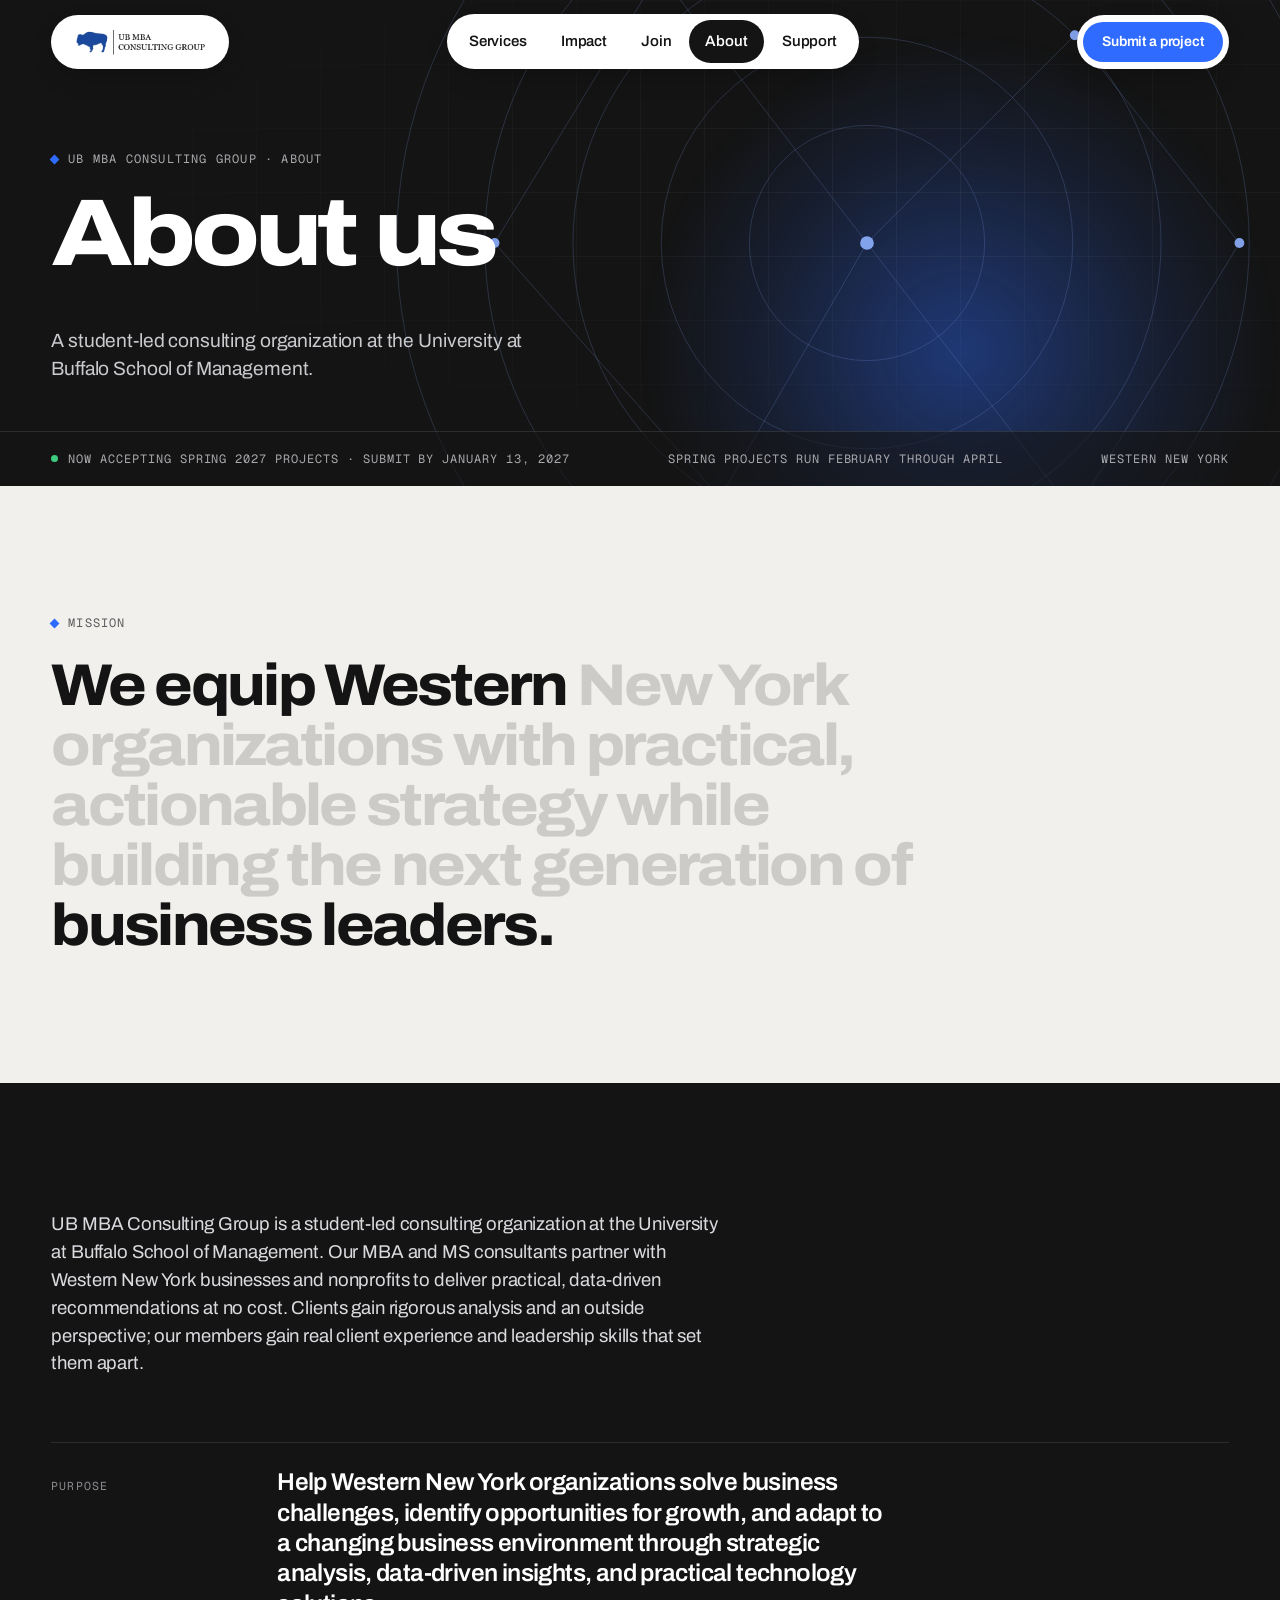
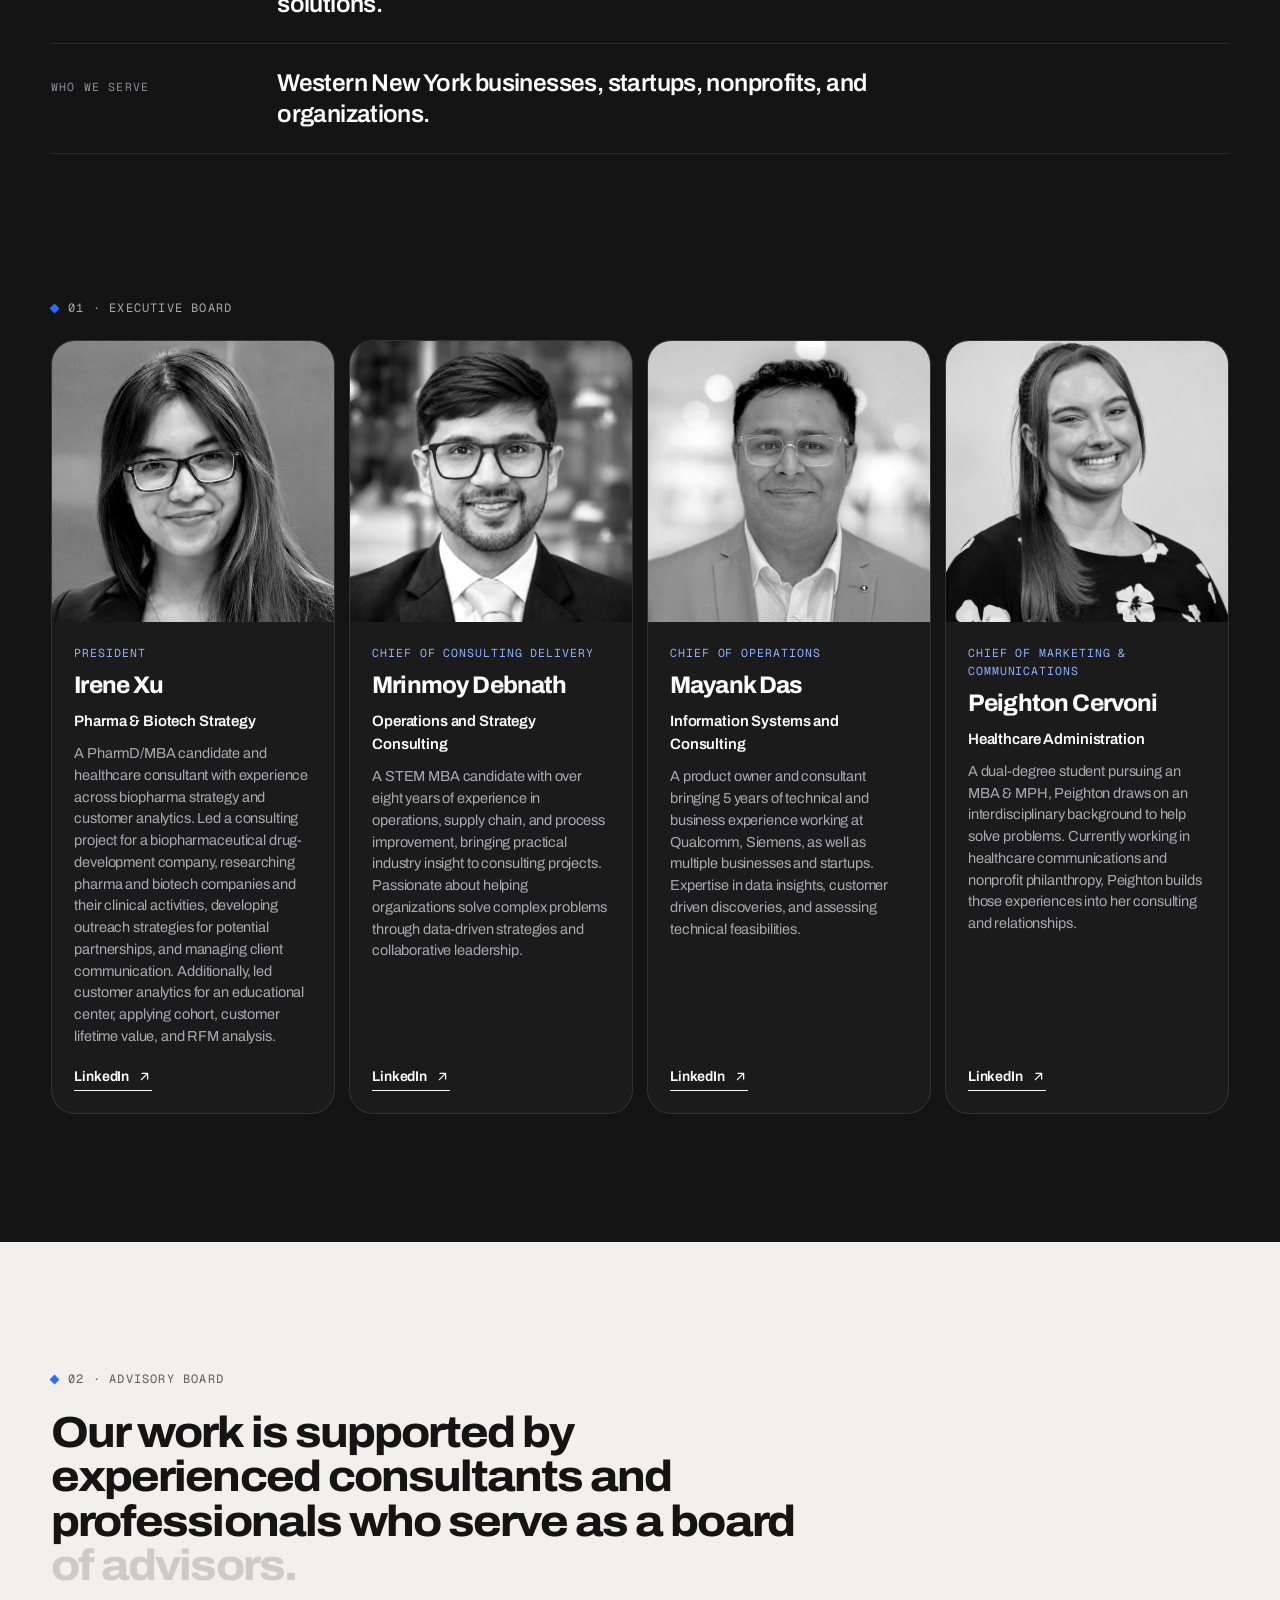
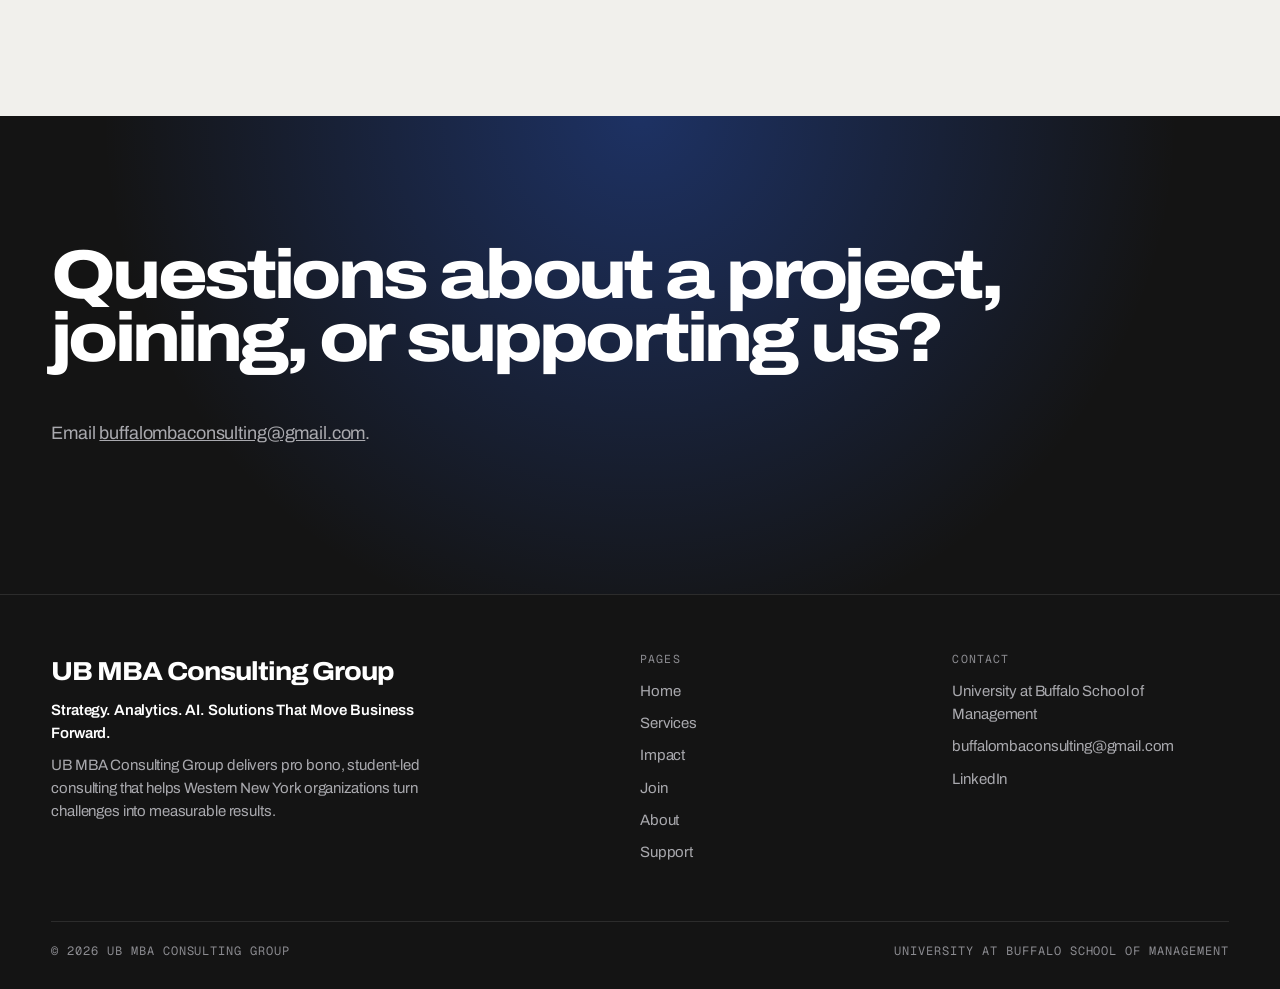
==== about.html @ ca20ad91 "Add project application form that emails the club New submit.html copies the questions from the curr" ====
<!DOCTYPE html>
<html lang="en">
<head>
<meta charset="utf-8">
<meta name="viewport" content="width=device-width, initial-scale=1, viewport-fit=cover">
<meta name="theme-color" content="#141414">
<title>About | UB MBA Consulting Group</title>
<meta name="description" content="UB MBA Consulting Group is a student-led consulting organization at the University at Buffalo School of Management.">
<link rel="icon" href="images/logo.png">
<link rel="preconnect" href="https://fonts.googleapis.com">
<link rel="preconnect" href="https://fonts.gstatic.com" crossorigin>
<link href="https://fonts.googleapis.com/css2?family=Archivo:wdth,wght@100..125,400..900&family=Geist+Mono:wght@400;500&display=swap" rel="stylesheet">
<link rel="stylesheet" href="styles.css">
<script>document.documentElement.classList.add("js");</script>
</head>
<body>
<a class="skip" href="#main">Skip to content</a>
<header class="nav">
  <div class="nav__bar">
    <!-- EDIT: logo file is images/logo.png -->
    <a class="nav__pill nav__logo" href="index.html"><img src="images/logo.png" alt="UB MBA Consulting Group" width="138" height="36"></a>
    <nav class="nav__pill nav__links" aria-label="Main"><a href="services.html">Services</a><a href="impact.html">Impact</a><a href="join.html">Join</a><a href="about.html" aria-current="page">About</a><a href="support.html">Support</a></nav>
    <div class="nav__pill nav__actions">
      <a class="btn btn--blue btn--sm" href="submit.html">Submit a project</a>
      <button class="nav__menu" aria-expanded="false" aria-controls="nav-sheet">Menu</button>
    </div>
  </div>
  <nav class="nav__sheet" id="nav-sheet" aria-label="Mobile"><a href="services.html">Services<span>01</span></a><a href="impact.html">Impact<span>02</span></a><a href="join.html">Join<span>03</span></a><a href="about.html" aria-current="page">About<span>04</span></a><a href="support.html">Support<span>05</span></a></nav>
</header>
<main id="main">
<section class="hero hero--page"><div class="hero__art"><div class="hero__glow"></div><div class="hero__grain"></div><svg class="hero__rings" viewBox="0 0 1000 1000" aria-hidden="true">
<circle cx="500" cy="500" r="120"/><circle cx="500" cy="500" r="210"/><circle cx="500" cy="500" r="300"/><circle cx="500" cy="500" r="390"/><circle cx="500" cy="500" r="480"/>
<path d="M500 500L712 288L880 500L712 776L500 500L288 224L120 500L350 760L500 500"/>
<circle class="node" cx="712" cy="288" r="5"/><circle class="node" cx="880" cy="500" r="5"/><circle class="node" cx="712" cy="776" r="5"/><circle class="node" cx="288" cy="224" r="5"/><circle class="node" cx="120" cy="500" r="5"/><circle class="node" cx="350" cy="760" r="5"/><circle class="node" cx="500" cy="500" r="7"/>
</svg></div>
<div class="wrap hero__inner">
  <p class="eyebrow" data-rise>UB MBA Consulting Group · About</p>
  <h1 class="hero__title" data-lines><span class="ln"><span>About us</span></span></h1>
  <div class="hero__foot"><p class="hero__lede" data-rise style="--i:1">A student-led consulting organization at the University at Buffalo School of Management.</p></div>
</div><div class="hero__ticker"><div class="wrap hero__ticker-row mono"><!-- EDIT: announcement -->
  <p><span class="dot"></span>Now accepting spring 2027 projects · Submit by January 13, 2027</p><p class="hide-sm">Spring projects run February through April</p><p class="hide-sm">Western New York</p>
</div></div></section>
<section class="pad on-paper statement"><div class="wrap">
  <p class="eyebrow">Mission</p>
  <p class="statement__text" data-hot="business leaders." style="max-width:24ch">We equip Western New York organizations with practical, actionable strategy while building the next generation of business leaders.</p>
</div></section>
<section class="pad on-ink"><div class="wrap">
  <p class="lede" data-rise style="max-width:62ch;color:#DADADF">UB MBA Consulting Group is a student-led consulting organization at the University at Buffalo School of Management. Our MBA and MS consultants partner with Western New York businesses and nonprofits to deliver practical, data-driven recommendations at no cost. Clients gain rigorous analysis and an outside perspective; our members gain real client experience and leadership skills that set them apart.</p>
  <dl class="facts" data-stagger>
    <div data-rise><dt>Purpose</dt><dd>Help Western New York organizations solve business challenges, identify opportunities for growth, and adapt to a changing business environment through strategic analysis, data-driven insights, and practical technology solutions.</dd></div>
    <div data-rise><dt>Who we serve</dt><dd>Western New York businesses, startups, nonprofits, and organizations.</dd></div>
  </dl>
</div></section>
<section class="pad on-ink" style="padding-top:0"><div class="wrap">
  <p class="eyebrow">01 · Executive board</p>
  <div class="team-grid" data-stagger><article class="member" data-pop><!-- EDIT: team member -->
  <div class="member__ph"><img src="images/irene-xu.jpg" alt="Portrait of Irene Xu" width="600" height="600"></div>
  <div class="member__b"><p class="role">President</p><h3>Irene Xu</h3><p class="focus">Pharma &amp; Biotech Strategy</p><p class="bio">A PharmD/MBA candidate and healthcare consultant with experience across biopharma strategy and customer analytics. Led a consulting project for a biopharmaceutical drug-development company, researching pharma and biotech companies and their clinical activities, developing outreach strategies for potential partnerships, and managing client communication. Additionally, led customer analytics for an educational center, applying cohort, customer lifetime value, and RFM analysis.</p>
  <a class="textlink" href="https://www.linkedin.com/in/irene-meiting-xu" target="_blank" rel="noopener">LinkedIn<svg viewBox="0 0 24 24" aria-hidden="true"><path d="M7 17L17 7M8 7h9v9"/></svg></a></div></article><article class="member" data-pop><!-- EDIT: team member -->
  <div class="member__ph"><img src="images/mrinmoy-debnath.jpg" alt="Portrait of Mrinmoy Debnath" width="600" height="600"></div>
  <div class="member__b"><p class="role">Chief of Consulting Delivery</p><h3>Mrinmoy Debnath</h3><p class="focus">Operations and Strategy Consulting</p><p class="bio">A STEM MBA candidate with over eight years of experience in operations, supply chain, and process improvement, bringing practical industry insight to consulting projects. Passionate about helping organizations solve complex problems through data-driven strategies and collaborative leadership.</p>
  <a class="textlink" href="https://www.linkedin.com/in/mrin-debnath" target="_blank" rel="noopener">LinkedIn<svg viewBox="0 0 24 24" aria-hidden="true"><path d="M7 17L17 7M8 7h9v9"/></svg></a></div></article><article class="member" data-pop><!-- EDIT: team member -->
  <div class="member__ph"><img src="images/mayank-das.jpg" alt="Portrait of Mayank Das" width="600" height="600"></div>
  <div class="member__b"><p class="role">Chief of Operations</p><h3>Mayank Das</h3><p class="focus">Information Systems and Consulting</p><p class="bio">A product owner and consultant bringing 5 years of technical and business experience working at Qualcomm, Siemens, as well as multiple businesses and startups. Expertise in data insights, customer driven discoveries, and assessing technical feasibilities.</p>
  <a class="textlink" href="https://www.linkedin.com/in/mayank-das" target="_blank" rel="noopener">LinkedIn<svg viewBox="0 0 24 24" aria-hidden="true"><path d="M7 17L17 7M8 7h9v9"/></svg></a></div></article><article class="member" data-pop><!-- EDIT: team member -->
  <div class="member__ph"><img src="images/peighton-cervoni.jpg" alt="Portrait of Peighton Cervoni" width="600" height="600"></div>
  <div class="member__b"><p class="role">Chief of Marketing &amp; Communications</p><h3>Peighton Cervoni</h3><p class="focus">Healthcare Administration</p><p class="bio">A dual-degree student pursuing an MBA &amp; MPH, Peighton draws on an interdisciplinary background to help solve problems. Currently working in healthcare communications and nonprofit philanthropy, Peighton builds those experiences into her consulting and relationships.</p>
  <a class="textlink" href="https://www.linkedin.com/in/peighton-cervoni" target="_blank" rel="noopener">LinkedIn<svg viewBox="0 0 24 24" aria-hidden="true"><path d="M7 17L17 7M8 7h9v9"/></svg></a></div></article></div>
</div></section>
<section class="pad on-paper"><div class="wrap">
  <p class="eyebrow">02 · Advisory Board</p>
  <p class="statement__text" style="max-width:26ch;font-size:clamp(26px,3.4vw,48px)">Our work is supported by experienced consultants and professionals who serve as a board of advisors.</p>
</div></section>
<section class="closer pad closer--long"><div class="wrap">
  <h2 class="closer__title" data-lines>Questions about a project, joining, or supporting us?</h2>
  <p data-rise>Email&nbsp;<a href="mailto:buffalombaconsulting@gmail.com">buffalombaconsulting@gmail.com</a>.</p>
  
  
</div></section>
</main>
<footer class="footer">
  <div class="wrap">
    <div class="footer__grid">
      <div>
        <p class="footer__name">UB MBA Consulting Group</p>
        <p class="footer__tag">Strategy. Analytics. AI. Solutions That Move Business Forward.</p>
        <p>UB MBA Consulting Group delivers pro bono, student-led consulting that helps Western New York organizations turn challenges into measurable results.</p>
      </div>
      <div>
        <h2>Pages</h2>
        <ul><li><a href="index.html">Home</a></li><li><a href="services.html">Services</a></li><li><a href="impact.html">Impact</a></li><li><a href="join.html">Join</a></li><li><a href="about.html">About</a></li><li><a href="support.html">Support</a></li></ul>
      </div>
      <div>
        <h2>Contact</h2>
        <ul><!-- EDIT: club email and LinkedIn -->
          <li>University at Buffalo School of Management</li>
          <li><a href="mailto:buffalombaconsulting@gmail.com">buffalombaconsulting@gmail.com</a></li>
          <li><a href="https://www.linkedin.com/company/ub-mba-consulting" target="_blank" rel="noopener">LinkedIn</a></li>
        </ul>
      </div>
    </div>
    <div class="footer__bottom mono"><p>© 2026 UB MBA Consulting Group</p><p>University at Buffalo School of Management</p></div>
  </div>
</footer>
<script src="script.js" defer></script>
</body>
</html>
---- styles.css ----
/* ==========================================================
   UB MBA Consulting Group: site v2 (bold dark and paper style)
   Sections: tokens, base, nav, buttons, hero, statement, bento,
   cards, rows, process, cases, quotes, band, team, cta, footer,
   placeholders, motion, responsive
   ========================================================== */

/* ---------- Tokens ---------- */
:root {
  --blue: #2F6BFF;
  --blue-600: #1F4FD6;
  --blue-300: #8FB0FF;
  --ink: #141414;
  --ink-2: #1B1B1B;
  --ink-3: #232323;
  --ink-4: #2E2E2E;
  --steel: #5C5C60;
  --ash: #8B8B90;
  --fog: #A9A9AE;
  --line-dark: rgba(255, 255, 255, .1);
  --line-light: rgba(20, 20, 20, .1);
  --paper: #F1F0EC;
  --paper-2: #E6E4DE;
  --white: #FFFFFF;
  --ok: #3CCB7F;
  --font: "Archivo", ui-sans-serif, system-ui, -apple-system, "Helvetica Neue", Arial, sans-serif;
  --mono: "Geist Mono", ui-monospace, "SF Mono", Menlo, Consolas, monospace;
  --gutter: clamp(20px, 4vw, 56px);
  --max: 1440px;
  --r-sm: 10px; --r-md: 16px; --r-lg: 24px; --r-xl: 32px;
  --ease: cubic-bezier(.22, 1, .36, 1);
  --ease-io: cubic-bezier(.65, 0, .35, 1);
  --nav-h: 68px;
}

/* ---------- Base ---------- */
*, *::before, *::after { box-sizing: border-box; }
html { scroll-behavior: smooth; -webkit-text-size-adjust: 100%; }
body { margin: 0; background: var(--ink); color: var(--white); font-family: var(--font); font-size: 17px; line-height: 1.55; letter-spacing: -.008em; -webkit-font-smoothing: antialiased; }
img, svg { display: block; max-width: 100%; }
a { color: inherit; }
p { margin: 0 0 1em; }
h1, h2, h3 { margin: 0; font-weight: 780; font-stretch: 112%; letter-spacing: -.045em; line-height: .95; text-wrap: balance; }
h3 { font-size: 21px; font-weight: 650; letter-spacing: -.02em; line-height: 1.15; font-stretch: 100%; }
ul, ol { margin: 0; padding: 0; list-style: none; }
:focus-visible { outline: 2px solid var(--blue); outline-offset: 3px; border-radius: 4px; }
.skip { position: absolute; left: -9999px; top: 0; background: var(--white); color: var(--ink); padding: 10px 16px; z-index: 200; border-radius: 0 0 var(--r-sm) 0; }
.skip:focus { left: 0; }
.wrap { width: 100%; max-width: var(--max); margin: 0 auto; padding: 0 var(--gutter); }
.mono { font-family: var(--mono); font-size: 12px; letter-spacing: .08em; text-transform: uppercase; }
[id] { scroll-margin-top: 110px; }

.eyebrow { display: flex; align-items: center; gap: 10px; font-family: var(--mono); font-size: 12px; letter-spacing: .1em; text-transform: uppercase; color: var(--fog); margin: 0 0 22px; }
.eyebrow::before { content: ""; width: 7px; height: 7px; background: var(--blue); flex: none; transform: rotate(45deg); }
.on-paper .eyebrow { color: var(--steel); }
.h1 { font-size: clamp(40px, 6.6vw, 96px); }
.h2 { font-size: clamp(30px, 4vw, 56px); letter-spacing: -.04em; line-height: 1; }
.lede { font-size: clamp(17px, 1.45vw, 21px); line-height: 1.5; color: var(--fog); max-width: 46ch; margin: 0; }
.on-paper .lede { color: var(--steel); }

.pad { padding: clamp(72px, 10vw, 150px) 0; }
.on-paper { background: var(--paper); color: var(--ink); }
.on-ink { background: var(--ink); color: var(--white); }
.section-head { display: grid; gap: 28px; margin-bottom: clamp(36px, 5vw, 72px); }
.section-head .lede { align-self: end; }

/* ---------- Nav (floating pills) ---------- */
.nav { position: fixed; top: 0; left: 0; right: 0; z-index: 100; padding: 14px var(--gutter) 0; pointer-events: none; transition: transform .45s var(--ease); }
.nav.is-hidden { transform: translateY(-120%); }
.nav__bar { max-width: calc(var(--max) - 2 * var(--gutter)); margin: 0 auto; display: flex; align-items: center; justify-content: space-between; gap: 12px; }
.nav__pill { pointer-events: auto; flex: none; background: #fff; color: var(--ink); border-radius: 999px; box-shadow: 0 1px 0 rgba(20,20,20,.06), 0 10px 30px -12px rgba(0,0,0,.35); backdrop-filter: blur(10px); display: flex; align-items: center; min-height: 54px; }
.nav__logo { padding: 8px 16px; }
.nav__logo img { height: 30px; width: auto; max-width: none; }
.nav__links { padding: 6px; gap: 2px; display: none; }
.nav__links a { display: block; padding: 10px 16px; border-radius: 999px; text-decoration: none; font-size: 15px; font-weight: 550; transition: background-color .2s var(--ease), color .2s; }
.nav__links a:hover { background: var(--paper); }
.nav__links a[aria-current] { background: var(--ink); color: var(--white); }
.nav__actions { padding: 6px; gap: 6px; }
.nav__menu { font: 600 14px var(--font); background: none; border: 0; padding: 10px 14px; border-radius: 999px; cursor: pointer; color: var(--ink); }
.nav__sheet { pointer-events: auto; position: absolute; left: var(--gutter); right: var(--gutter); top: 78px; background: var(--white); color: var(--ink); border-radius: var(--r-lg); padding: 10px; box-shadow: 0 30px 60px -20px rgba(0,0,0,.5); opacity: 0; visibility: hidden; transform: translateY(-8px) scale(.98); transform-origin: top right; transition: opacity .22s var(--ease), transform .22s var(--ease), visibility 0s linear .22s; }
.nav__sheet.open { opacity: 1; visibility: visible; transform: none; transition-delay: 0s; }
.nav__sheet a { display: flex; justify-content: space-between; padding: 16px 18px; border-radius: var(--r-md); text-decoration: none; font-size: 22px; font-weight: 700; letter-spacing: -.03em; }
.nav__sheet a:hover, .nav__sheet a[aria-current] { background: var(--paper); }
.nav__sheet a span { font-family: var(--mono); font-size: 11px; color: var(--ash); letter-spacing: .08em; align-self: center; font-weight: 400; }

/* ---------- Buttons ---------- */
.btn { display: inline-flex; align-items: center; gap: 10px; padding: 14px 22px; border-radius: 999px; font: 620 15.5px/1 var(--font); letter-spacing: -.01em; text-decoration: none; border: 1px solid transparent; cursor: pointer; transition: background-color .2s var(--ease), color .2s, border-color .2s, transform .15s var(--ease); white-space: nowrap; }
.btn:active { transform: scale(.97); }
.btn svg { width: 16px; height: 16px; fill: none; stroke: currentColor; stroke-width: 2; stroke-linecap: round; stroke-linejoin: round; transition: transform .3s var(--ease); }
.btn:hover svg { transform: translateX(4px); }
.btn--sm { padding: 12px 18px; font-size: 14px; }
.btn--lg { padding: 18px 26px; font-size: 16.5px; }
.btn--blue { background: var(--blue); color: var(--white); }
.btn--blue:hover { background: var(--blue-600); }
.btn--light { background: var(--white); color: var(--ink); }
.btn--light:hover { background: var(--paper-2); }
.btn--ink { background: var(--ink); color: var(--white); }
.btn--ink:hover { background: var(--ink-4); }
.btn--ghost { border-color: rgba(255,255,255,.28); color: var(--white); }
.btn--ghost:hover { border-color: var(--white); background: rgba(255,255,255,.06); }
.on-paper .btn--ghost { border-color: rgba(20,20,20,.25); color: var(--ink); }
.on-paper .btn--ghost:hover { border-color: var(--ink); background: rgba(20,20,20,.04); }
.btn-row { display: flex; flex-wrap: wrap; gap: 12px; }
.textlink { display: inline-flex; align-items: center; gap: 8px; font-weight: 620; text-decoration: none; border-bottom: 1px solid currentColor; padding-bottom: 3px; }
.textlink svg { width: 15px; height: 15px; fill: none; stroke: currentColor; stroke-width: 2; stroke-linecap: round; stroke-linejoin: round; transition: transform .3s var(--ease); }
.textlink:hover svg { transform: translate(3px, -3px); }

/* ---------- Hero ---------- */
.hero { position: relative; min-height: 100svh; display: flex; flex-direction: column; background: var(--ink); overflow: hidden; isolation: isolate; }
.hero--page { min-height: 0; }
.hero__art { position: absolute; inset: 0; z-index: -1; pointer-events: none; }
.hero__glow { position: absolute; right: -10%; top: -20%; width: 70vw; height: 70vw; max-width: 1100px; max-height: 1100px; background: radial-gradient(closest-side, rgba(47,107,255,.42), rgba(47,107,255,.12) 45%, transparent 70%); filter: blur(10px); }
.hero__rings { position: absolute; right: -6%; top: 50%; width: min(78vw, 980px); transform: translateY(-50%); opacity: .9; }
.hero__rings circle, .hero__rings path { fill: none; stroke: rgba(143,176,255,.22); stroke-width: 1; }
.hero__rings .node { fill: var(--blue-300); stroke: none; }
.hero__grain { position: absolute; inset: 0; opacity: .5; background-image: linear-gradient(var(--line-dark) 1px, transparent 1px), linear-gradient(90deg, var(--line-dark) 1px, transparent 1px); background-size: 64px 64px; mask-image: radial-gradient(ellipse at 70% 40%, #000 0%, transparent 70%); -webkit-mask-image: radial-gradient(ellipse at 70% 40%, #000 0%, transparent 70%); }
.hero__inner { flex: 1; display: flex; flex-direction: column; justify-content: flex-end; padding-top: 150px; padding-bottom: clamp(28px, 4vw, 48px); }
.hero__title { font-size: clamp(42px, 8.6vw, 148px); font-weight: 800; letter-spacing: -.055em; line-height: .9; font-stretch: 116%; margin-bottom: clamp(28px, 4vw, 56px); }
.hero--page .hero__title { font-size: clamp(42px, 7.4vw, 124px); }
.hero__title .hot { color: var(--blue); }
.ln { display: block; overflow: hidden; padding-bottom: .09em; margin-bottom: -.09em; }
.ln > span { display: block; }
.hero__foot { display: grid; gap: 28px; align-items: end; }
.hero__lede { font-size: clamp(17px, 1.5vw, 21px); line-height: 1.45; color: #C9C9CE; max-width: 44ch; margin: 0; }
.hero__ticker { border-top: 1px solid var(--line-dark); background: rgba(20,20,20,.6); }
.hero__ticker-row { display: flex; justify-content: space-between; gap: 20px; padding-top: 18px; padding-bottom: 18px; color: var(--fog); }
.hero__ticker-row > * { margin: 0; }
.dot { display: inline-block; width: 7px; height: 7px; border-radius: 50%; margin-right: 10px; background: var(--ok); vertical-align: 1px; }
.hide-sm { display: none; }

/* ---------- Statement (scroll filled text) ---------- */
.statement__text { font-size: clamp(30px, 4.6vw, 68px); font-weight: 760; letter-spacing: -.045em; line-height: 1.02; max-width: 20ch; font-stretch: 108%; margin: 0; }
.statement__text .w { opacity: .16; transition: opacity .35s linear, color .35s linear; }
.statement__text .w.lit { opacity: 1; }
.statement__text .w.hot.lit { color: var(--blue-600); }

/* ---------- Bento tiles ---------- */
.bento { display: grid; gap: 14px; margin-top: clamp(40px, 6vw, 90px); grid-template-columns: 1fr; }
.tile { position: relative; border-radius: var(--r-lg); padding: clamp(22px, 2.4vw, 34px); display: flex; flex-direction: column; justify-content: space-between; min-height: 240px; overflow: hidden; background: var(--white); color: var(--ink); box-shadow: 0 1px 0 rgba(20,20,20,.04), 0 24px 40px -30px rgba(20,20,20,.25); }
.tile .eyebrow { margin: 0; }
.tile--ink { background: var(--ink-2); color: var(--white); min-height: 420px; }
.tile--ink::after { content: ""; position: absolute; right: -20%; top: -30%; width: 80%; aspect-ratio: 1; background: radial-gradient(closest-side, rgba(47,107,255,.5), transparent 70%); pointer-events: none; }
.tile--ink::before { content: ""; position: absolute; inset: 0; background-image: linear-gradient(var(--line-dark) 1px, transparent 1px), linear-gradient(90deg, var(--line-dark) 1px, transparent 1px); background-size: 40px 40px; mask-image: radial-gradient(circle at 80% 10%, #000, transparent 60%); -webkit-mask-image: radial-gradient(circle at 80% 10%, #000, transparent 60%); }
.tile--ink .eyebrow, .tile--blue .eyebrow { color: rgba(255,255,255,.75); }
.tile--blue { background: var(--blue-600); color: var(--white); }
.tile--blue .eyebrow::before { background: var(--white); }
.tile--metal { background: linear-gradient(135deg, #f5f5f4 0%, #c9c9cc 28%, #ededee 48%, #b9b9bd 70%, #e8e8ea 100%); }
.tile__big { font-size: clamp(88px, 13vw, 210px); font-weight: 800; letter-spacing: -.06em; line-height: .82; font-stretch: 118%; font-variant-numeric: tabular-nums; position: relative; z-index: 1; margin: 24px 0 18px; }
.tile__big--sm { font-size: clamp(54px, 6vw, 92px); line-height: .9; margin: 22px 0 14px; }
.tile__unit { font-size: .36em; letter-spacing: -.03em; color: var(--steel); font-weight: 700; margin-left: .12em; }
.tile__copy { font-size: 15px; line-height: 1.45; max-width: 34ch; margin: 0; color: var(--steel); position: relative; z-index: 1; }
.tile--ink .tile__copy, .tile--blue .tile__copy { color: rgba(255,255,255,.82); }
.pills { display: flex; flex-wrap: wrap; gap: 8px; align-content: center; flex: 1; }
.pill { display: inline-flex; align-items: center; gap: 8px; padding: 9px 15px; border-radius: 999px; font-size: 15px; font-weight: 620; border: 1px solid rgba(20,20,20,.16); transition: transform .3s var(--ease); }
.pill::before { content: ""; width: 5px; height: 5px; background: currentColor; transform: rotate(45deg); }
.pill--ink { background: var(--ink); color: var(--white); border-color: var(--ink); }
.pill--blue { background: var(--blue-600); color: var(--white); border-color: var(--blue-600); }
.pill--steel { background: var(--paper-2); }
.pill:hover { transform: translateY(-2px); }

/* ---------- Capability cards (dark) ---------- */
.card-grid { display: grid; gap: 14px; grid-template-columns: 1fr; }
.card { position: relative; border: 1px solid var(--line-dark); border-radius: var(--r-lg); background: var(--ink-2); padding: 24px; min-height: 280px; display: flex; flex-direction: column; overflow: hidden; transition: border-color .3s var(--ease), background-color .3s var(--ease), transform .4s var(--ease); }
.card::before { content: ""; position: absolute; inset: 0; background: radial-gradient(340px circle at var(--mx, 50%) var(--my, 0%), rgba(47,107,255,.2), transparent 65%); opacity: 0; transition: opacity .3s; pointer-events: none; }
.card:hover::before { opacity: 1; }
.card:hover { border-color: rgba(255,255,255,.26); }
.card__no { font-family: var(--mono); font-size: 12px; color: var(--ash); letter-spacing: .08em; }
.card__go { position: absolute; top: 18px; right: 18px; width: 36px; height: 36px; border-radius: 50%; border: 1px solid rgba(255,255,255,.22); display: grid; place-items: center; transition: background-color .3s var(--ease), border-color .3s, transform .4s var(--ease); }
.card__go svg { width: 14px; height: 14px; fill: none; stroke: currentColor; stroke-width: 2; stroke-linecap: round; stroke-linejoin: round; }
.card:hover .card__go { background: var(--blue); border-color: var(--blue); transform: rotate(45deg); }
.card__ic { margin: 26px 0 auto; }
.card__ic svg { width: 40px; height: 40px; fill: none; stroke: var(--blue-300); stroke-width: 1.5; stroke-linecap: round; stroke-linejoin: round; }
.card h3 { margin: 40px 0 10px; }
.card h3 a { text-decoration: none; }
.card h3 a::after { content: ""; position: absolute; inset: 0; }
.card p { font-size: 15px; line-height: 1.45; color: var(--fog); margin: 0; }
.card ul { font-size: 15px; color: var(--fog); display: grid; gap: 7px; }
.card ul li { padding-left: 16px; position: relative; }
.card ul li::before { content: ""; position: absolute; left: 0; top: .62em; width: 5px; height: 5px; background: var(--blue); transform: rotate(45deg); }
.card:target { border-color: var(--blue); box-shadow: 0 0 0 4px rgba(47,107,255,.2); }
.card--cta { background: var(--blue-600); border-color: var(--blue-600); min-height: 0; gap: 20px; }
.card--cta::before { display: none; }
.card--cta h3 { margin: 0; font-size: clamp(26px, 3vw, 40px); font-weight: 760; letter-spacing: -.04em; font-stretch: 110%; }
.card--cta p { color: rgba(255,255,255,.9); font-size: 17px; max-width: 52ch; }
.card--light { background: var(--white); border-color: var(--line-light); color: var(--ink); }
.card--light p, .card--light ul { color: var(--steel); }
.card--light .card__ic svg { stroke: var(--blue-600); }
.card--light::before { background: radial-gradient(340px circle at var(--mx, 50%) var(--my, 0%), rgba(47,107,255,.1), transparent 65%); }
.card--light:hover { border-color: rgba(20,20,20,.3); }
.card--plain { min-height: 0; }
.card--plain h3 { margin-top: 28px; }

/* ---------- Rows (numbered list) ---------- */
.rows { border-top: 1px solid var(--line-light); }
.on-ink .rows { border-color: var(--line-dark); }
.row { display: grid; grid-template-columns: 44px 1fr; gap: 6px 16px; padding: 26px 0; border-bottom: 1px solid var(--line-light); position: relative; transition: padding .4s var(--ease); }
.on-ink .row { border-color: var(--line-dark); }
.row::after { content: ""; position: absolute; left: 0; bottom: -1px; height: 1px; width: 100%; background: var(--blue); transform: scaleX(0); transform-origin: left; transition: transform .6s var(--ease); }
.row:hover::after { transform: scaleX(1); }
.row__no { font-family: var(--mono); font-size: 12px; color: var(--ash); letter-spacing: .08em; padding-top: 8px; }
.row h3 { font-size: clamp(22px, 2.4vw, 34px); font-weight: 720; letter-spacing: -.035em; font-stretch: 108%; }
.row p { grid-column: 2; margin: 0; color: var(--steel); font-size: 16px; max-width: 56ch; }
.on-ink .row p { color: var(--fog); }

/* ---------- Process (sticky steps + diagram) ---------- */
.proc__grid { display: grid; gap: 40px; }
.proc__steps { margin-top: 28px; }
.proc .h1 { font-size: clamp(34px, 4.4vw, 66px); }
.proc .note { margin-top: 20px; }
.pstep { display: grid; grid-template-columns: 44px 1fr; gap: 0 12px; width: 100%; text-align: left; background: none; border: 0; padding: 14px 0; cursor: pointer; font: inherit; color: inherit; }
.pstep__no { font-family: var(--mono); font-size: 12px; letter-spacing: .08em; color: var(--ash); padding-top: 7px; transition: color .3s; }
.pstep__t { font-size: clamp(21px, 2vw, 27px); font-weight: 700; letter-spacing: -.03em; color: var(--ash); transition: color .3s var(--ease); }
.pstep__d { grid-column: 2; display: grid; grid-template-rows: 0fr; transition: grid-template-rows .5s var(--ease); }
.pstep__d > p { overflow: hidden; margin: 0; color: var(--steel); font-size: 16px; max-width: 46ch; opacity: 0; transition: opacity .4s var(--ease); }
.pstep.on .pstep__no { color: var(--blue-600); }
.pstep.on .pstep__t { color: var(--ink); }
.pstep.on .pstep__d { grid-template-rows: 1fr; }
.pstep.on .pstep__d > p { opacity: 1; padding-top: 8px; }
.pstep.done .pstep__t { color: var(--steel); }
.on-ink .pstep.on .pstep__t { color: var(--white); }
.on-ink .pstep.done .pstep__t { color: var(--fog); }
.on-ink .pstep__d > p { color: var(--fog); }
.on-ink .pstep.on .pstep__no { color: var(--blue-300); }
.dia { background: var(--ink-2); color: var(--white); border-radius: var(--r-xl); padding: 22px; box-shadow: 0 50px 80px -40px rgba(20,20,20,.55); display: none; }
.on-ink .dia { background: var(--ink-3); border: 1px solid var(--line-dark); }
.dia__head, .dia__foot { display: flex; justify-content: space-between; color: var(--fog); }
.dia__head > *, .dia__foot > * { margin: 0; }
.dia__stage { position: relative; margin: 18px 0; aspect-ratio: 16 / 10; border-radius: var(--r-sm); background-image: linear-gradient(var(--line-dark) 1px, transparent 1px), linear-gradient(90deg, var(--line-dark) 1px, transparent 1px); background-size: 32px 32px; display: flex; align-items: center; }
.dia__track { position: absolute; left: 0; right: 0; top: 50%; height: 34%; transform: translateY(-50%); background: linear-gradient(180deg, #6d6d72, #8f8f94 45%, #5f5f64); opacity: .5; }
.dia__fill { position: absolute; left: 0; top: 50%; height: 34%; width: 100%; transform: translateY(-50%) scaleX(.1); transform-origin: left; background: linear-gradient(180deg, #2F6BFF, #5B8CFF 45%, #1F4FD6); transition: transform .8s var(--ease); }
.dia__stations { position: relative; display: grid; grid-template-columns: repeat(var(--n, 5), 1fr); gap: 2.2%; width: 100%; padding: 0 5%; height: 62%; }
.st { position: relative; border: 1px dashed rgba(255,255,255,.22); border-radius: 8px; transition: border-color .4s var(--ease), background-color .4s; }
.st span { position: absolute; top: -26px; left: 0; right: 0; text-align: center; font-family: var(--mono); font-size: 11px; letter-spacing: .08em; color: var(--ash); transition: color .3s; }
.st::after { content: ""; position: absolute; left: 50%; top: 50%; width: 12px; height: 12px; margin: -6px; border-radius: 50%; background: var(--ink-2); border: 2px solid rgba(255,255,255,.5); transition: transform .5s var(--ease), background-color .3s, border-color .3s; }
.st.done::after { background: var(--white); border-color: var(--white); }
.st.on { border: 1.5px solid var(--white); background: rgba(255,255,255,.06); }
.st.on span { color: var(--white); }
.st.on::after { transform: scale(1.5); background: var(--white); border-color: var(--white); }
.dia__status { color: var(--white); }
.dia__status .dot { background: var(--blue); }

/* ---------- Cases and quotes ---------- */
.case { border-radius: var(--r-lg); border: 1px solid var(--line-dark); background: var(--ink-2); padding: clamp(24px, 3vw, 40px); display: flex; flex-direction: column; gap: 22px; transition: border-color .3s var(--ease); }
.case:hover { border-color: rgba(255,255,255,.26); }
.case h3 { font-size: clamp(26px, 3vw, 42px); font-weight: 760; letter-spacing: -.04em; font-stretch: 110%; line-height: 1; }
.case dl { margin: 0; display: grid; gap: 16px; }
.case dt { font-family: var(--mono); font-size: 11px; letter-spacing: .1em; text-transform: uppercase; color: var(--ash); margin-bottom: 4px; }
.case dd { margin: 0; color: #DADADF; font-size: 16px; }
.case blockquote { margin: 6px 0 0; padding-top: 22px; border-top: 1px solid var(--line-dark); }
.case blockquote p { color: #DADADF; font-size: 16px; line-height: 1.55; }
.case blockquote footer, .quote footer { font-family: var(--mono); font-size: 11.5px; letter-spacing: .06em; text-transform: uppercase; color: var(--ash); line-height: 1.5; }
.quote { margin: 0; border-radius: var(--r-lg); padding: clamp(26px, 3vw, 44px); background: var(--white); color: var(--ink); display: flex; flex-direction: column; justify-content: space-between; gap: 40px; min-height: 300px; box-shadow: 0 24px 40px -30px rgba(20,20,20,.25); }
.quote p { font-size: clamp(24px, 2.6vw, 38px); font-weight: 720; letter-spacing: -.04em; line-height: 1.05; margin: 0; font-stretch: 106%; }
.quote footer { color: var(--steel); }
.quote--ink { background: var(--ink-2); color: var(--white); }
.quote--ink footer { color: var(--fog); }

/* ---------- Blue band ---------- */
.band { background: var(--blue-600); color: var(--white); position: relative; overflow: hidden; }
.band::before { content: ""; position: absolute; inset: 0; background-image: linear-gradient(rgba(255,255,255,.1) 1px, transparent 1px), linear-gradient(90deg, rgba(255,255,255,.1) 1px, transparent 1px); background-size: 64px 64px; mask-image: linear-gradient(100deg, transparent 30%, #000); -webkit-mask-image: linear-gradient(100deg, transparent 30%, #000); }
.band .wrap { position: relative; }
.band .eyebrow { color: rgba(255,255,255,.8); }
.band .eyebrow::before { background: var(--white); }
.band__grid { display: grid; gap: 32px; }
.band p { font-size: clamp(17px, 1.5vw, 21px); color: rgba(255,255,255,.92); max-width: 46ch; }
.band .rows, .band .row { border-color: rgba(255,255,255,.25); }
.band .row p, .band .row__no { color: rgba(255,255,255,.85); }
.band .row::after { background: var(--white); }
.band .fine { font-size: 15px; max-width: 70ch; margin-top: 36px; color: rgba(255,255,255,.88); }
.checks { display: grid; gap: 12px; font-size: 17px; }
.checks li { padding-left: 22px; position: relative; }
.checks li::before { content: ""; position: absolute; left: 2px; top: .58em; width: 6px; height: 6px; background: var(--blue-600); transform: rotate(45deg); }
.band .checks li::before { background: var(--white); }

/* ---------- Team ---------- */
.team-grid { display: grid; gap: 14px; grid-template-columns: 1fr; }
.member { border-radius: var(--r-lg); background: var(--ink-2); border: 1px solid var(--line-dark); overflow: hidden; display: flex; flex-direction: column; transition: border-color .3s var(--ease); }
.member:hover { border-color: rgba(255,255,255,.26); }
.member__ph { overflow: hidden; aspect-ratio: 1; background: var(--ink-3); }
.member__ph img { width: 100%; height: 100%; object-fit: cover; filter: grayscale(1) contrast(1.05); transition: filter .6s var(--ease), transform .8s var(--ease); }
.member:hover .member__ph img { filter: none; transform: scale(1.04); }
.member__b { padding: 22px; display: flex; flex-direction: column; gap: 10px; flex: 1; }
.member h3 { font-size: 24px; font-weight: 740; letter-spacing: -.035em; }
.member .role { font-family: var(--mono); font-size: 11.5px; letter-spacing: .08em; text-transform: uppercase; color: var(--blue-300); margin: 0; }
.member .focus { font-size: 15px; font-weight: 600; margin: 0; }
.member .bio { font-size: 14.5px; line-height: 1.5; color: var(--fog); margin: 0 0 auto; }
.member .textlink { align-self: flex-start; font-size: 14px; margin-top: 8px; }

/* ---------- Closing CTA and footer ---------- */
.closer { background: var(--ink); text-align: left; position: relative; overflow: hidden; }
.closer::before { content: ""; position: absolute; left: 50%; bottom: -60%; width: 120vw; height: 120vw; max-width: 1600px; max-height: 1600px; transform: translateX(-50%); background: radial-gradient(closest-side, rgba(47,107,255,.34), transparent 70%); pointer-events: none; }
.closer .wrap { position: relative; }
.closer__title { font-size: clamp(44px, 9vw, 156px); font-weight: 800; letter-spacing: -.055em; line-height: .9; font-stretch: 116%; max-width: 12ch; margin-bottom: clamp(32px, 4vw, 56px); }
.closer--long .closer__title { font-size: clamp(34px, 5.4vw, 88px); max-width: 20ch; }
.closer p { color: var(--fog); max-width: 52ch; font-size: 18px; }
.closer__links { margin-top: 28px; display: flex; flex-wrap: wrap; gap: 22px; font-size: 15px; }
.footer { background: var(--ink); border-top: 1px solid var(--line-dark); padding: 56px 0 28px; color: var(--fog); font-size: 15px; }
.footer a { text-decoration: none; }
.footer a:hover { color: var(--white); }
.footer__grid { display: grid; gap: 36px; }
.footer__name { color: var(--white); font-size: 26px; font-weight: 760; letter-spacing: -.04em; font-stretch: 110%; margin-bottom: 10px; }
.footer__tag { color: var(--white); font-weight: 600; margin-bottom: 10px; }
.footer__grid p { max-width: 44ch; margin-bottom: 8px; }
.footer h2 { font: 400 11.5px var(--mono); letter-spacing: .1em; text-transform: uppercase; color: var(--ash); margin-bottom: 14px; }
.footer li { margin-bottom: 9px; }
.footer__bottom { margin-top: 48px; padding-top: 20px; border-top: 1px solid var(--line-dark); display: flex; flex-wrap: wrap; gap: 12px; justify-content: space-between; color: var(--ash); }
.footer__bottom p { margin: 0; }

/* ---------- Misc ---------- */
.two { display: grid; gap: 14px; }
.panel { background: var(--white); border-radius: var(--r-lg); padding: clamp(24px, 3vw, 40px); box-shadow: 0 24px 40px -30px rgba(20,20,20,.25); }
.panel h3 { font-size: clamp(22px, 2.2vw, 30px); font-weight: 740; letter-spacing: -.035em; margin-bottom: 22px; }
.note { font-size: 15px; color: var(--steel); max-width: 70ch; margin: 32px 0 0; }
.on-ink .note { color: var(--fog); }
.facts { display: grid; gap: 0; border-top: 1px solid var(--line-dark); margin-top: clamp(36px, 5vw, 64px); }
.facts > div { display: grid; grid-template-columns: 1fr; gap: 6px; padding: 24px 0; border-bottom: 1px solid var(--line-dark); }
.facts dt { font-family: var(--mono); font-size: 11.5px; letter-spacing: .1em; text-transform: uppercase; color: var(--ash); }
.facts dd { margin: 0; font-size: clamp(19px, 1.9vw, 26px); font-weight: 600; letter-spacing: -.025em; line-height: 1.25; max-width: 44ch; }
.ph { display: inline-block; background: #FFF4A8; color: #4a3c00; border: 1px dashed #8a6d00; border-radius: 6px; padding: 3px 9px; font: 500 12px/1.4 var(--mono); letter-spacing: 0; text-transform: none; }
.ph--box { display: grid; place-items: center; text-align: center; min-height: 110px; padding: 16px; border-radius: var(--r-md); }
.ph--wide { min-height: 260px; margin-top: 40px; border-radius: var(--r-lg); }
a.is-ph { outline: 2px dashed #FFD84D; outline-offset: 3px; }
.logo-row { display: grid; gap: 12px; margin-top: 18px; }
.mt-l { margin-top: clamp(28px, 4vw, 48px); }

/* ---------- Motion (skipped for reduced motion; hidden states only when JS is on) ---------- */
@media (prefers-reduced-motion: no-preference) {
  .js .ln > span { transform: translateY(108%); transition: transform 1.1s var(--ease); }
  .js .is-in .ln > span, .js .ln.is-in > span { transform: none; }
  .js .ln:nth-child(2) > span { transition-delay: .09s; }
  .js .ln:nth-child(3) > span { transition-delay: .18s; }
  .js [data-rise] { opacity: 0; transform: translateY(22px); transition: opacity .9s var(--ease), transform .9s var(--ease); transition-delay: calc(var(--i, 0) * 70ms); }
  .js [data-rise].is-in { opacity: 1; transform: none; }
  .js [data-pop] { opacity: 0; transform: translateY(26px) scale(.965); transition: opacity .9s var(--ease), transform 1s var(--ease); transition-delay: calc(var(--i, 0) * 80ms); }
  .js [data-pop].is-in { opacity: 1; transform: none; }
  .js .hero [data-rise] { transition-delay: calc(.35s + var(--i, 0) * 90ms); }
  @keyframes drift { to { transform: translateY(-50%) rotate(360deg); } }
  .hero__rings { animation: drift 160s linear infinite; }
  @keyframes breathe { 50% { opacity: .65; transform: scale(1.06); } }
  .hero__glow { animation: breathe 14s ease-in-out infinite; }
}
@media (prefers-reduced-motion: reduce) {
  html { scroll-behavior: auto; }
  *, *::before, *::after { transition-duration: .01ms !important; animation: none !important; }
  .statement__text .w { opacity: 1; }
}

/* ---------- Responsive ---------- */
@media (max-width: 420px) { .nav__actions .btn { padding: 11px 13px; font-size: 13px; } .nav__menu { padding: 10px 10px; } .nav__logo { padding: 8px 12px; } .nav__logo img { height: 26px; } }
@media (min-width: 700px) {
  .nav__logo img { height: 36px; }
  .nav__logo { padding: 8px 20px; }
  .hide-sm { display: block; }
  .section-head--row { grid-template-columns: 1.5fr 1fr; align-items: end; }
  .hero__foot { grid-template-columns: 1fr auto; }
  .bento { grid-template-columns: repeat(6, 1fr); }
  .bento__a { grid-column: span 6; }
  .bento__b, .bento__c { grid-column: span 3; }
  .bento__d, .bento__e, .bento__f { grid-column: span 2; }
  .card-grid { grid-template-columns: repeat(2, 1fr); }
  .card-grid--3 { grid-template-columns: repeat(3, 1fr); }
  .card--cta { grid-column: 1 / -1; flex-direction: row; align-items: center; justify-content: space-between; }
  .two { grid-template-columns: 1fr 1fr; }
  .team-grid { grid-template-columns: repeat(2, 1fr); }
  .band__grid { grid-template-columns: 1fr 1fr; gap: 64px; align-items: start; }
  .row { grid-template-columns: 64px 1fr 1.1fr; align-items: baseline; }
  .row p { grid-column: 3; }
  .row:hover { padding-left: 14px; }
  .facts > div { grid-template-columns: 220px 1fr; align-items: baseline; }
  .logo-row { grid-template-columns: repeat(3, 1fr); }
  .footer__grid { grid-template-columns: 2fr 1fr 1fr; }
}
@media (min-width: 1000px) {
  .nav__links { display: flex; }
  .nav__menu { display: none; }
  .nav__sheet { display: none; }
  .bento__a { grid-column: span 4; grid-row: span 2; }
  .bento__b, .bento__c { grid-column: span 2; }
  .card-grid { grid-template-columns: repeat(4, 1fr); }
  .card-grid--3 { grid-template-columns: repeat(3, 1fr); }
  .card-grid--2 { grid-template-columns: repeat(2, 1fr); }
  .team-grid { grid-template-columns: repeat(4, 1fr); }
  .proc__grid { grid-template-columns: 1fr 1.15fr; gap: 72px; align-items: center; }
  .dia { display: block; }
  .js .proc--pin { height: calc(100vh + var(--steps, 5) * 46vh); padding: 0; }
  .js .proc--pin .proc__sticky { position: sticky; top: 0; height: 100vh; display: flex; align-items: center; }
}
@media (max-width: 999px) {
  .pstep { cursor: default; }
  .pstep .pstep__t { color: inherit; }
  .pstep .pstep__d { grid-template-rows: 1fr; }
  .pstep .pstep__d > p { opacity: 1; padding-top: 6px; }
  .pstep .pstep__no { color: var(--blue-600); }
}
@media (min-width: 1000px) and (max-height: 780px) { .proc .h1 { font-size: clamp(28px, 3.3vw, 46px); } .pstep { padding: 10px 0; } }

/* ---------- Project application form (submit.html) ---------- */
.rfp-wrap { display: grid; gap: 28px; align-items: start; }
.rfp-aside p:not(.eyebrow) { color: var(--steel); font-size: 16px; max-width: 34ch; }
.rfp-aside a { color: var(--ink); }
.rfp-panel { padding: clamp(24px, 3.4vw, 48px); }
.rfp fieldset { border: 0; margin: 0; padding: 0; min-width: 0; }
.rfp legend { padding: 0; margin-bottom: 26px; font-size: clamp(24px, 2.4vw, 32px); font-weight: 740; letter-spacing: -.035em; font-stretch: 108%; color: var(--ink); }
.rfp-progress { display: flex; gap: 10px; margin: 0 0 30px; }
.rfp-progress li { flex: 1; border-top: 2px solid var(--paper-2); padding-top: 10px; color: var(--ash); transition: border-color .4s var(--ease), color .3s; }
.rfp-progress li.on { border-top-color: var(--blue); color: var(--ink); }
.rfp:not(.is-js) .rfp-progress, .rfp:not(.is-js) [data-next], .rfp:not(.is-js) [data-back] { display: none; }
.field { margin-bottom: 22px; }
.field label { display: block; font-size: 15.5px; font-weight: 600; color: var(--ink); line-height: 1.4; margin-bottom: 8px; }
.field .req { color: var(--blue-600); }
.field input, .field textarea { width: 100%; font: 400 16px/1.5 var(--font); color: var(--ink); background: var(--paper); border: 1px solid transparent; border-radius: var(--r-sm); padding: 14px 16px; transition: border-color .2s var(--ease), background-color .2s, box-shadow .2s; }
.field textarea { resize: vertical; min-height: 130px; }
.field input:hover, .field textarea:hover { border-color: rgba(20,20,20,.18); }
.field input:focus, .field textarea:focus { outline: none; background: var(--white); border-color: var(--blue); box-shadow: 0 0 0 4px rgba(47,107,255,.16); }
.field input:user-invalid, .field textarea:user-invalid { border-color: #C4312A; }
.rfp .btn-row { margin-top: 6px; }
.rfp button.btn[disabled] { opacity: .6; cursor: progress; }
.rfp-status { margin: 18px 0 0; color: #A3241D; font-size: 15px; }
.rfp-status:empty { display: none; }
.hp { position: absolute; left: -9999px; width: 1px; height: 1px; overflow: hidden; }
.rfp-done:focus { outline: none; }
.rfp-done .h2 { color: var(--ink); margin-bottom: 18px; }
.rfp-done p:not(.eyebrow) { color: var(--steel); max-width: 56ch; }
.rfp-done a:not(.btn) { color: var(--ink); }
@media (min-width: 1000px) { .rfp-wrap { grid-template-columns: 1fr 2fr; gap: 56px; } .rfp-aside { position: sticky; top: 110px; } }
@media (prefers-reduced-motion: no-preference) {
  .rfp.is-js .rfp-step:not([hidden]), .rfp-done:not([hidden]) { animation: rfp-in .5s var(--ease); }
  @keyframes rfp-in { from { opacity: 0; transform: translateY(10px); } to { opacity: 1; transform: none; } }
}
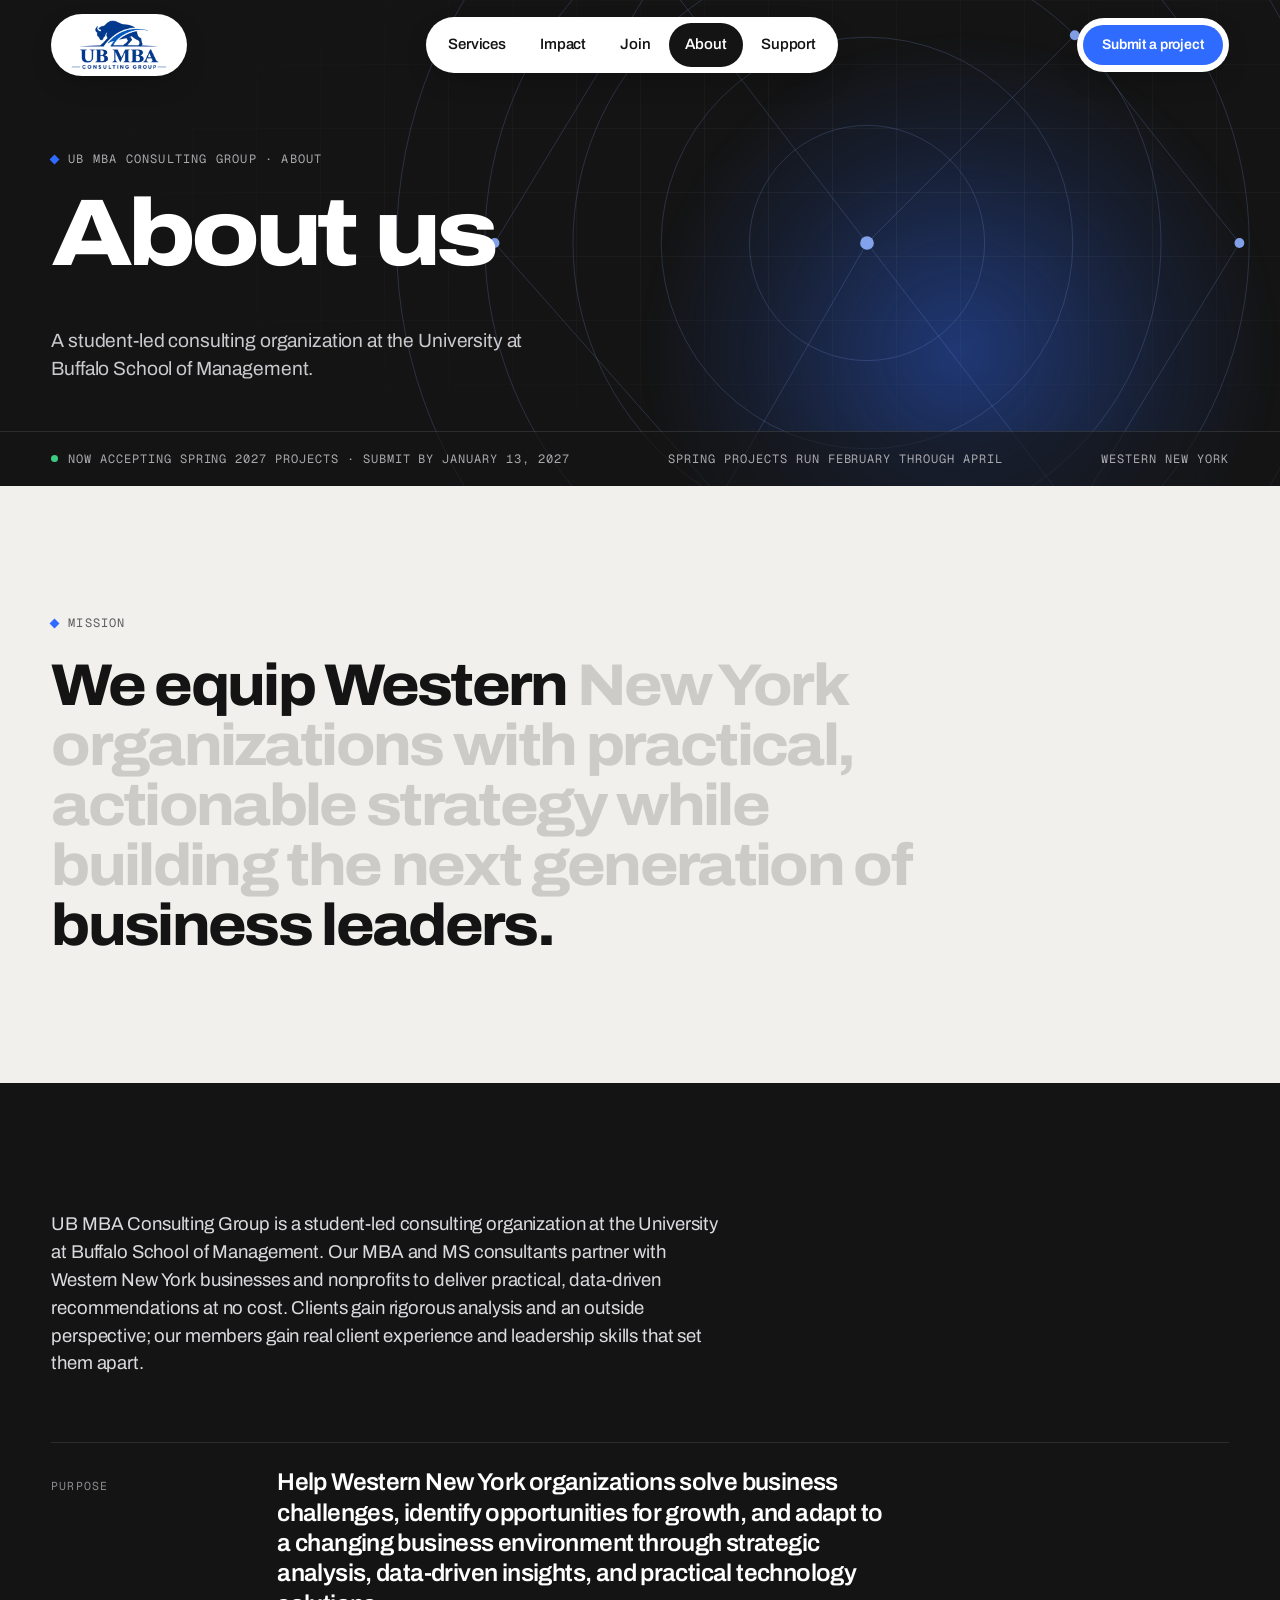
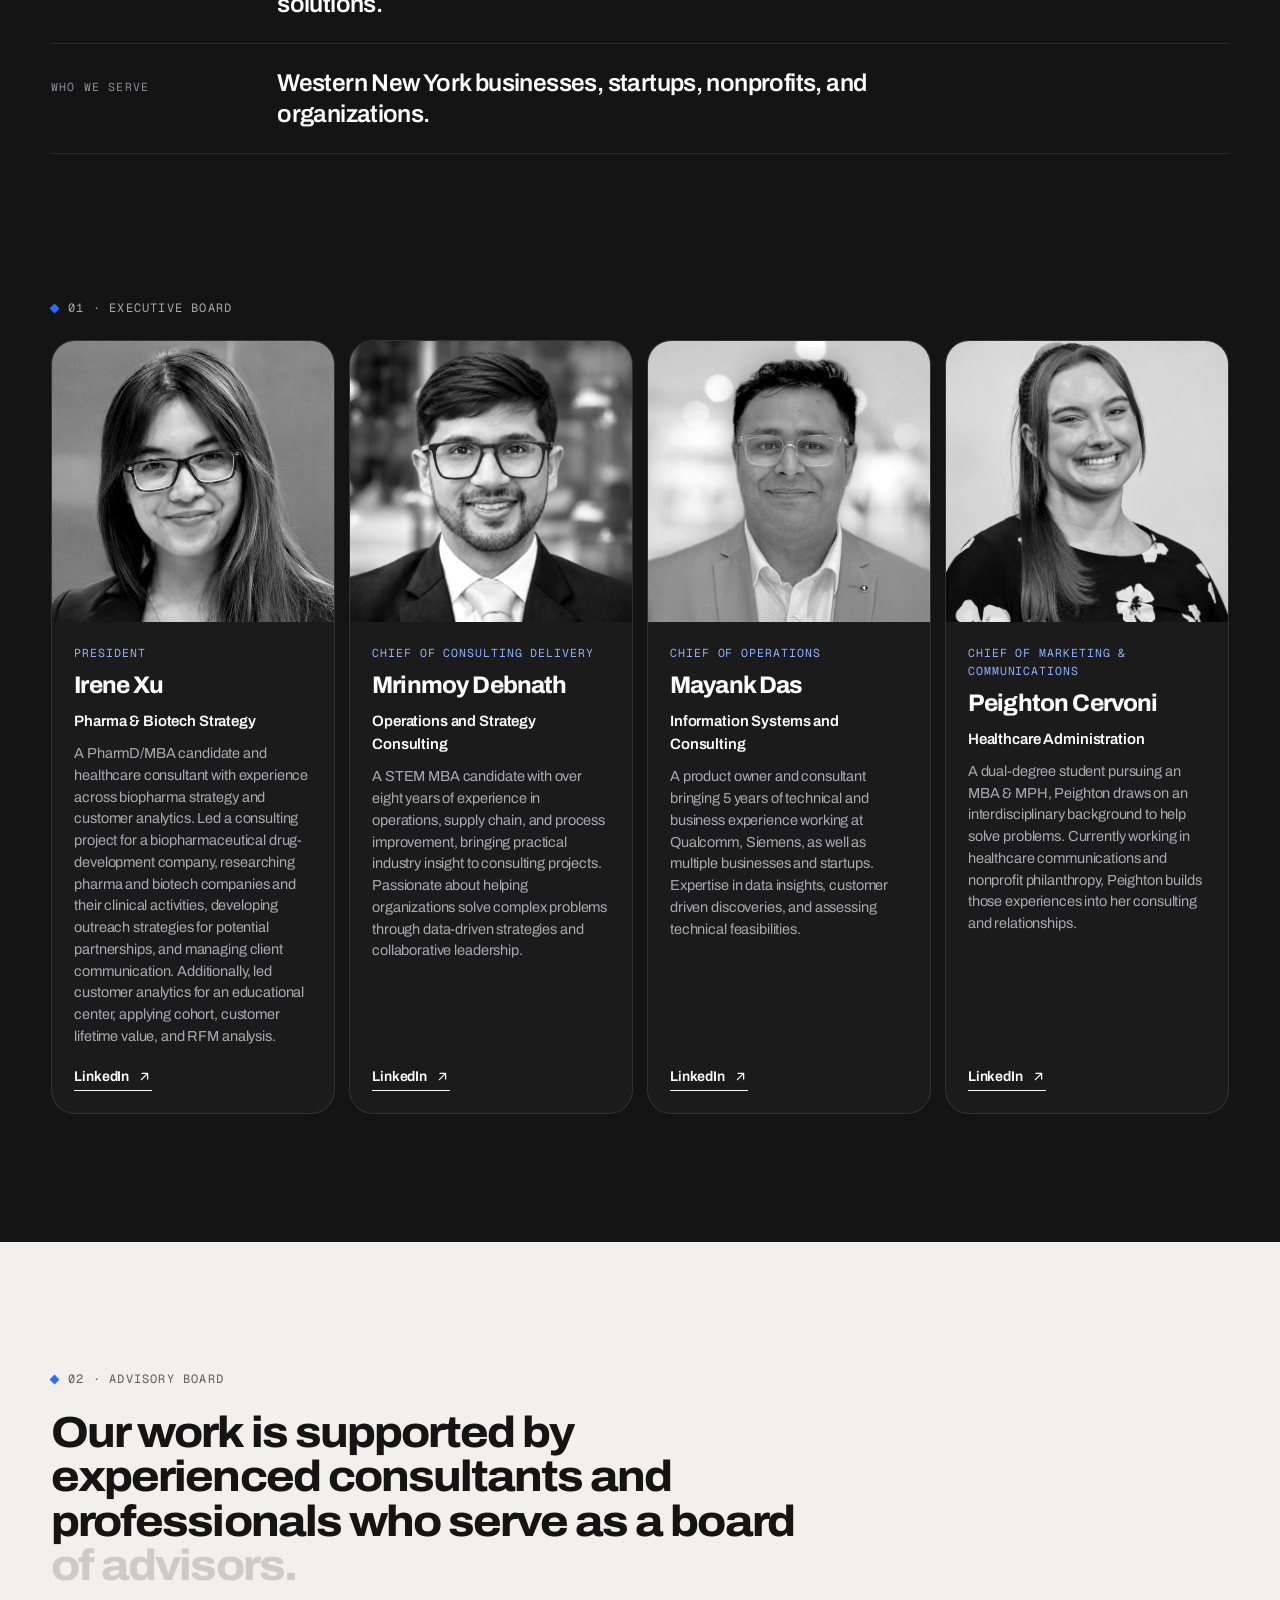
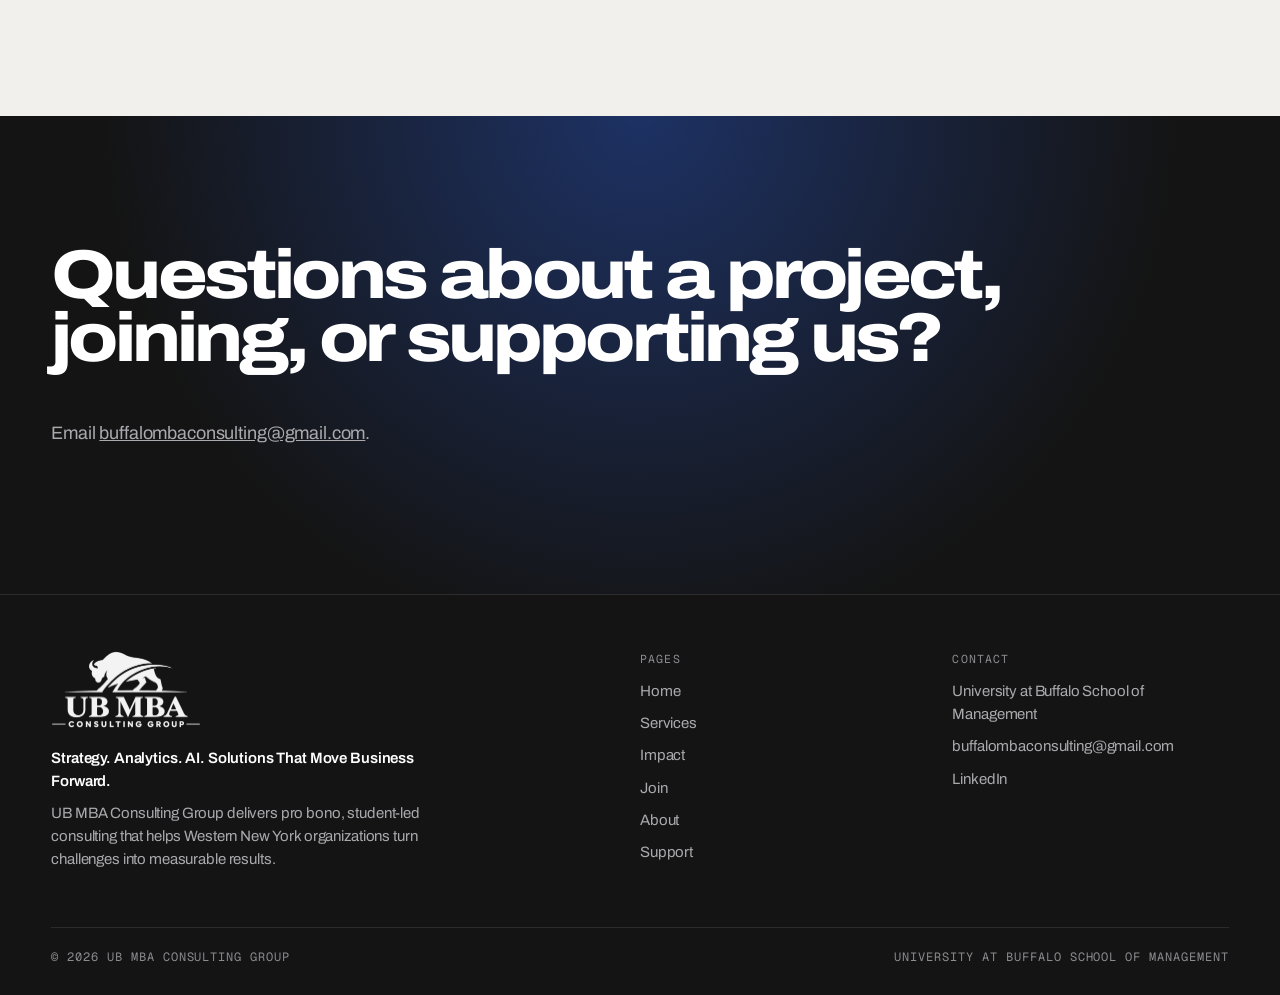
==== commit db67c09c: "New club logo and Rich Products client logo Header uses the new stacked logo, the footer a white ver" ====
--- a/about.html
+++ b/about.html
@@ -6,11 +6,12 @@
 <meta name="theme-color" content="#141414">
 <title>About | UB MBA Consulting Group</title>
 <meta name="description" content="UB MBA Consulting Group is a student-led consulting organization at the University at Buffalo School of Management.">
-<link rel="icon" href="images/logo.png">
+<link rel="icon" href="images/favicon.png">
+<link rel="apple-touch-icon" href="images/favicon.png">
 <link rel="preconnect" href="https://fonts.googleapis.com">
 <link rel="preconnect" href="https://fonts.gstatic.com" crossorigin>
 <link href="https://fonts.googleapis.com/css2?family=Archivo:wdth,wght@100..125,400..900&family=Geist+Mono:wght@400;500&display=swap" rel="stylesheet">
-<link rel="stylesheet" href="styles.css">
+<link rel="stylesheet" href="styles.css?v=4">
 <script>document.documentElement.classList.add("js");</script>
 </head>
 <body>
@@ -18,7 +19,7 @@
 <header class="nav">
   <div class="nav__bar">
     <!-- EDIT: logo file is images/logo.png -->
-    <a class="nav__pill nav__logo" href="index.html"><img src="images/logo.png" alt="UB MBA Consulting Group" width="138" height="36"></a>
+    <a class="nav__pill nav__logo" href="index.html"><img src="images/logo.png" alt="UB MBA Consulting Group" width="600" height="313"></a>
     <nav class="nav__pill nav__links" aria-label="Main"><a href="services.html">Services</a><a href="impact.html">Impact</a><a href="join.html">Join</a><a href="about.html" aria-current="page">About</a><a href="support.html">Support</a></nav>
     <div class="nav__pill nav__actions">
       <a class="btn btn--blue btn--sm" href="submit.html">Submit a project</a>
@@ -82,7 +83,7 @@
   <div class="wrap">
     <div class="footer__grid">
       <div>
-        <p class="footer__name">UB MBA Consulting Group</p>
+        <img class="footer__logo" src="images/logo-white.png" alt="UB MBA Consulting Group" width="600" height="313">
         <p class="footer__tag">Strategy. Analytics. AI. Solutions That Move Business Forward.</p>
         <p>UB MBA Consulting Group delivers pro bono, student-led consulting that helps Western New York organizations turn challenges into measurable results.</p>
       </div>
@@ -102,6 +103,6 @@
     <div class="footer__bottom mono"><p>© 2026 UB MBA Consulting Group</p><p>University at Buffalo School of Management</p></div>
   </div>
 </footer>
-<script src="script.js" defer></script>
+<script src="script.js?v=4" defer></script>
 </body>
 </html>
--- a/styles.css
+++ b/styles.css
@@ -395,35 +395,58 @@
 @media (min-width: 1000px) and (max-height: 780px) { .proc .h1 { font-size: clamp(28px, 3.3vw, 46px); } .pstep { padding: 10px 0; } }
 
 /* ---------- Project application form (submit.html) ---------- */
-.rfp-wrap { display: grid; gap: 28px; align-items: start; }
-.rfp-aside p:not(.eyebrow) { color: var(--steel); font-size: 16px; max-width: 34ch; }
-.rfp-aside a { color: var(--ink); }
-.rfp-panel { padding: clamp(24px, 3.4vw, 48px); }
+.rfp-wrap { display: grid; gap: 32px; align-items: start; }
+.rfp-facts { margin: 0 0 26px; border-top: 1px solid var(--line-light); }
+.rfp-facts > div { display: grid; gap: 2px; padding: 16px 0; border-bottom: 1px solid var(--line-light); }
+.rfp-facts dt { font-family: var(--mono); font-size: 11px; letter-spacing: .1em; text-transform: uppercase; color: var(--ash); }
+.rfp-facts dd { margin: 0; font-size: 17px; font-weight: 620; letter-spacing: -.015em; color: var(--ink); }
+.rfp-help { color: var(--steel); font-size: 15px; max-width: 32ch; }
+.rfp-help a { color: var(--ink); }
+.rfp-panel { padding: clamp(24px, 3.6vw, 52px); scroll-margin-top: 100px; }
+.rfp { scroll-margin-top: 110px; }
 .rfp fieldset { border: 0; margin: 0; padding: 0; min-width: 0; }
-.rfp legend { padding: 0; margin-bottom: 26px; font-size: clamp(24px, 2.4vw, 32px); font-weight: 740; letter-spacing: -.035em; font-stretch: 108%; color: var(--ink); }
-.rfp-progress { display: flex; gap: 10px; margin: 0 0 30px; }
-.rfp-progress li { flex: 1; border-top: 2px solid var(--paper-2); padding-top: 10px; color: var(--ash); transition: border-color .4s var(--ease), color .3s; }
-.rfp-progress li.on { border-top-color: var(--blue); color: var(--ink); }
-.rfp:not(.is-js) .rfp-progress, .rfp:not(.is-js) [data-next], .rfp:not(.is-js) [data-back] { display: none; }
-.field { margin-bottom: 22px; }
-.field label { display: block; font-size: 15.5px; font-weight: 600; color: var(--ink); line-height: 1.4; margin-bottom: 8px; }
-.field .req { color: var(--blue-600); }
-.field input, .field textarea { width: 100%; font: 400 16px/1.5 var(--font); color: var(--ink); background: var(--paper); border: 1px solid transparent; border-radius: var(--r-sm); padding: 14px 16px; transition: border-color .2s var(--ease), background-color .2s, box-shadow .2s; }
-.field textarea { resize: vertical; min-height: 130px; }
-.field input:hover, .field textarea:hover { border-color: rgba(20,20,20,.18); }
-.field input:focus, .field textarea:focus { outline: none; background: var(--white); border-color: var(--blue); box-shadow: 0 0 0 4px rgba(47,107,255,.16); }
-.field input:user-invalid, .field textarea:user-invalid { border-color: #C4312A; }
-.rfp .btn-row { margin-top: 6px; }
+.rfp legend { display: block; padding: 0; margin-bottom: 30px; font-size: clamp(26px, 2.6vw, 36px); font-weight: 760; letter-spacing: -.04em; font-stretch: 108%; line-height: 1.05; color: var(--ink); }
+.rfp legend .mono { display: block; color: var(--blue-600); margin-bottom: 10px; font-weight: 500; letter-spacing: .1em; }
+.rfp-progress { display: grid; grid-template-columns: 1fr 1fr; gap: 8px; margin: 0 0 40px; padding: 6px; background: var(--paper); border-radius: 999px; }
+.rfp-progress li { display: flex; align-items: center; justify-content: center; gap: 10px; padding: 10px 14px; border-radius: 999px; font-size: 14px; font-weight: 620; color: var(--ash); transition: background-color .45s var(--ease), color .3s, box-shadow .45s var(--ease); }
+.rfp-progress li span { font-family: var(--mono); font-size: 11px; font-weight: 500; display: grid; place-items: center; width: 24px; height: 24px; border-radius: 50%; border: 1px solid currentColor; }
+.rfp-progress li.on { background: var(--white); color: var(--ink); box-shadow: 0 1px 2px rgba(20,20,20,.08), 0 6px 16px -10px rgba(20,20,20,.3); }
+.rfp-progress li.on span { background: var(--blue); border-color: var(--blue); color: var(--white); }
+.rfp:not(.is-js) .rfp-progress, .rfp:not(.is-js) [data-next], .rfp:not(.is-js) [data-back], .rfp:not(.is-js) legend .mono { display: none; }
+.rfp-grid { display: grid; gap: 26px 20px; grid-template-columns: 1fr; }
+.field label { display: grid; grid-template-columns: 30px 1fr; align-items: baseline; margin-bottom: 10px; }
+.field__no { font-family: var(--mono); font-size: 11.5px; letter-spacing: .06em; color: var(--blue-600); }
+.field__q { font-size: 15.5px; font-weight: 600; line-height: 1.45; color: var(--ink); text-wrap: pretty; }
+.field input, .field textarea { width: 100%; font: 400 16px/1.55 var(--font); color: var(--ink); background: var(--white); border: 1px solid rgba(20,20,20,.14); border-radius: var(--r-sm); padding: 14px 16px; box-shadow: inset 0 1px 2px rgba(20,20,20,.04); transition: border-color .2s var(--ease), box-shadow .2s var(--ease); }
+.field input { height: 52px; }
+.field textarea { resize: vertical; min-height: 140px; }
+.field input:hover, .field textarea:hover { border-color: rgba(20,20,20,.3); }
+.field input:focus, .field textarea:focus { outline: none; border-color: var(--blue); box-shadow: 0 0 0 4px rgba(47,107,255,.15); }
+.field input:user-invalid, .field textarea:user-invalid { border-color: #C4312A; box-shadow: 0 0 0 4px rgba(196,49,42,.1); }
+.rfp-actions { display: flex; flex-wrap: wrap; align-items: center; justify-content: flex-end; gap: 12px 16px; margin-top: 36px; padding-top: 28px; border-top: 1px solid var(--line-light); }
+.rfp-actions [data-back] { margin-right: auto; }
+.rfp-hint { margin-right: auto; font-size: 14px; color: var(--ash); }
 .rfp button.btn[disabled] { opacity: .6; cursor: progress; }
-.rfp-status { margin: 18px 0 0; color: #A3241D; font-size: 15px; }
+.rfp-status { margin: 18px 0 0; padding: 14px 16px; border-radius: var(--r-sm); background: #FDECEA; color: #8E1F19; font-size: 15px; }
 .rfp-status:empty { display: none; }
-.hp { position: absolute; left: -9999px; width: 1px; height: 1px; overflow: hidden; }
 .rfp-done:focus { outline: none; }
 .rfp-done .h2 { color: var(--ink); margin-bottom: 18px; }
 .rfp-done p:not(.eyebrow) { color: var(--steel); max-width: 56ch; }
 .rfp-done a:not(.btn) { color: var(--ink); }
-@media (min-width: 1000px) { .rfp-wrap { grid-template-columns: 1fr 2fr; gap: 56px; } .rfp-aside { position: sticky; top: 110px; } }
+@media (min-width: 700px) { .rfp-grid { grid-template-columns: 1fr 1fr; } .rfp-grid > .field:not(.field--half) { grid-column: 1 / -1; } }
+@media (min-width: 1000px) { .rfp-wrap { grid-template-columns: 1fr 2.1fr; gap: 64px; } .rfp-aside { position: sticky; top: 110px; } }
 @media (prefers-reduced-motion: no-preference) {
   .rfp.is-js .rfp-step:not([hidden]), .rfp-done:not([hidden]) { animation: rfp-in .5s var(--ease); }
   @keyframes rfp-in { from { opacity: 0; transform: translateY(10px); } to { opacity: 1; transform: none; } }
 }
+.rfp-progress li { white-space: nowrap; }
+@media (max-width: 480px) { .rfp-progress li { padding: 9px 8px; font-size: 13px; gap: 7px; } .rfp-panel { padding: 20px; } .rfp-actions .btn { flex: 1; justify-content: center; } .rfp-hint { width: 100%; } }
+
+/* ---------- Logo (stacked mark) and client logos ---------- */
+.nav__logo { padding: 6px 18px; }
+.nav__logo img { height: 46px; width: auto; max-width: none; }
+.footer__logo { width: 150px; height: auto; margin-bottom: 18px; opacity: .95; }
+.client-logo { display: grid; place-items: center; min-height: 110px; padding: 18px 28px; background: var(--white); border-radius: var(--r-md); box-shadow: 0 1px 0 rgba(20,20,20,.04), 0 16px 30px -24px rgba(20,20,20,.3); }
+.client-logo img { max-height: 64px; width: auto; }
+@media (max-width: 420px) { .nav__logo { padding: 6px 12px; } .nav__logo img { height: 40px; } }
+@media (min-width: 700px) { .nav__logo { padding: 6px 20px; } .nav__logo img { height: 50px; } }
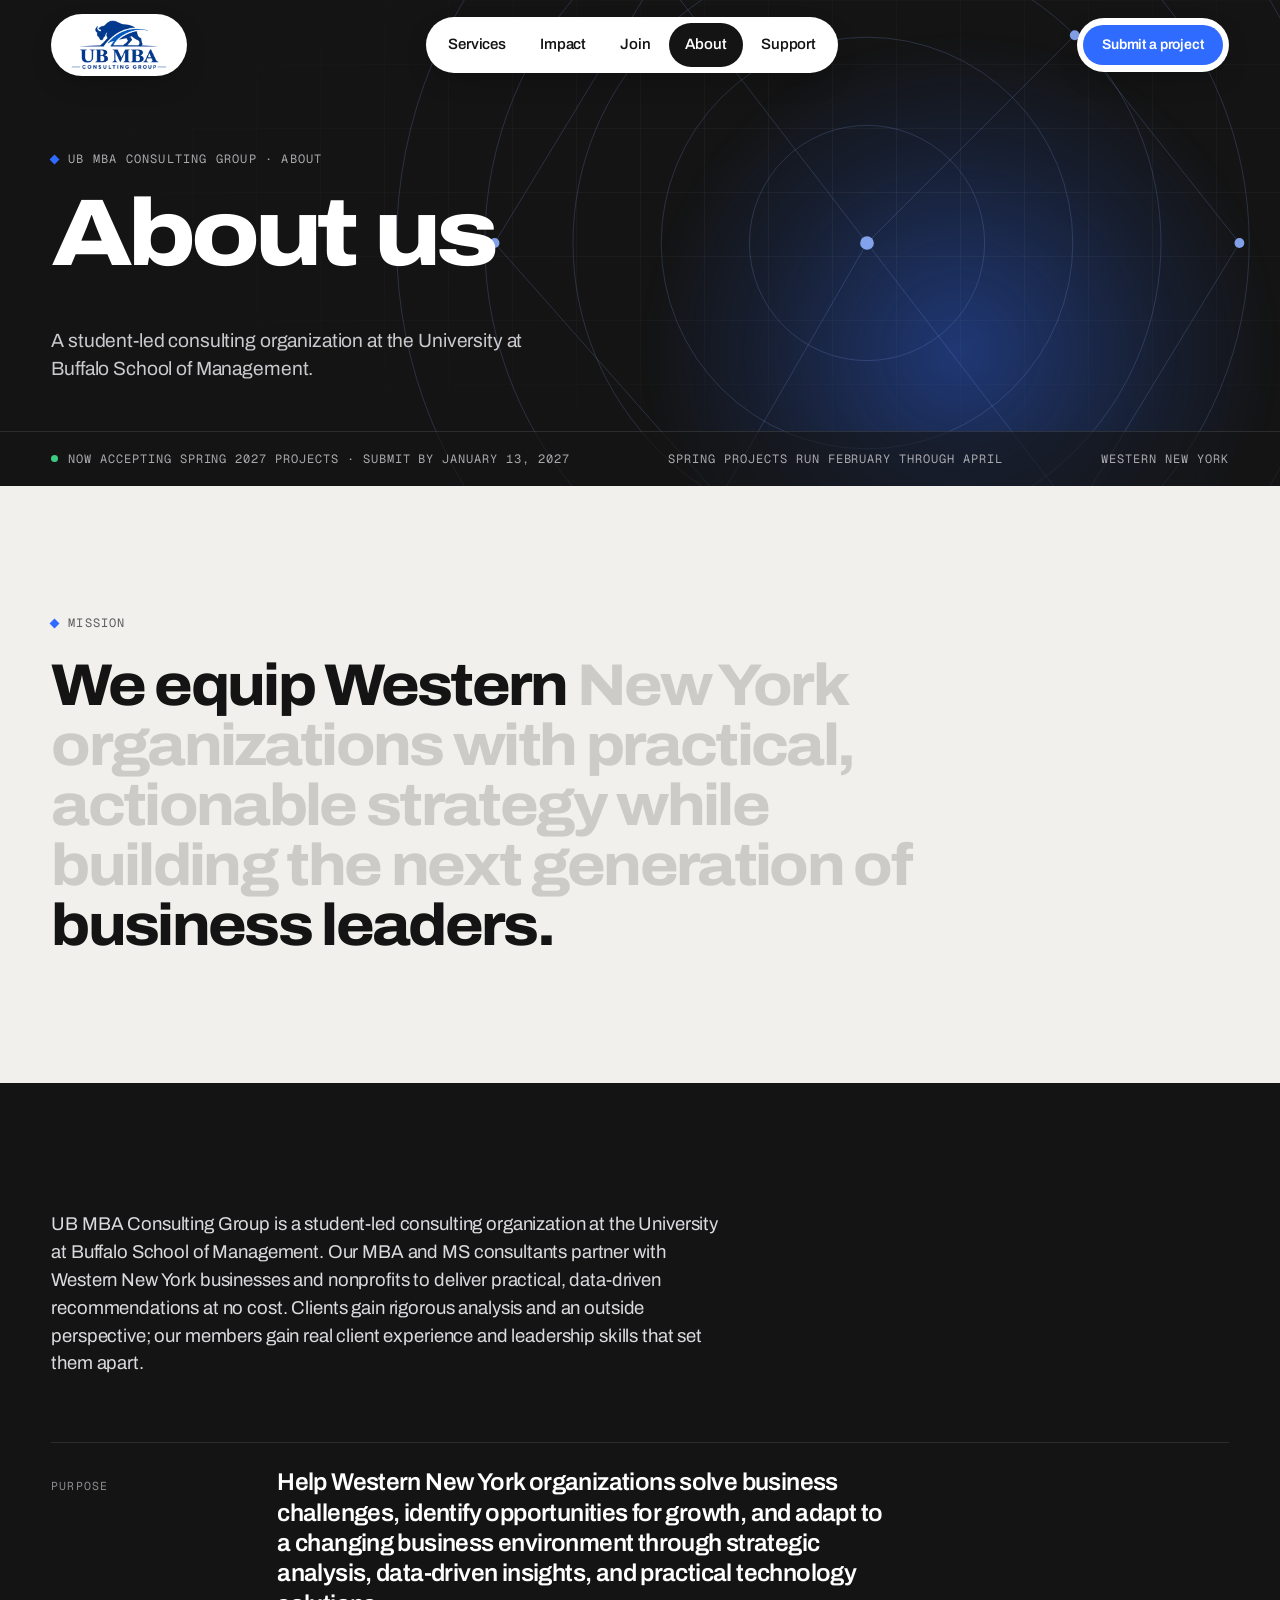
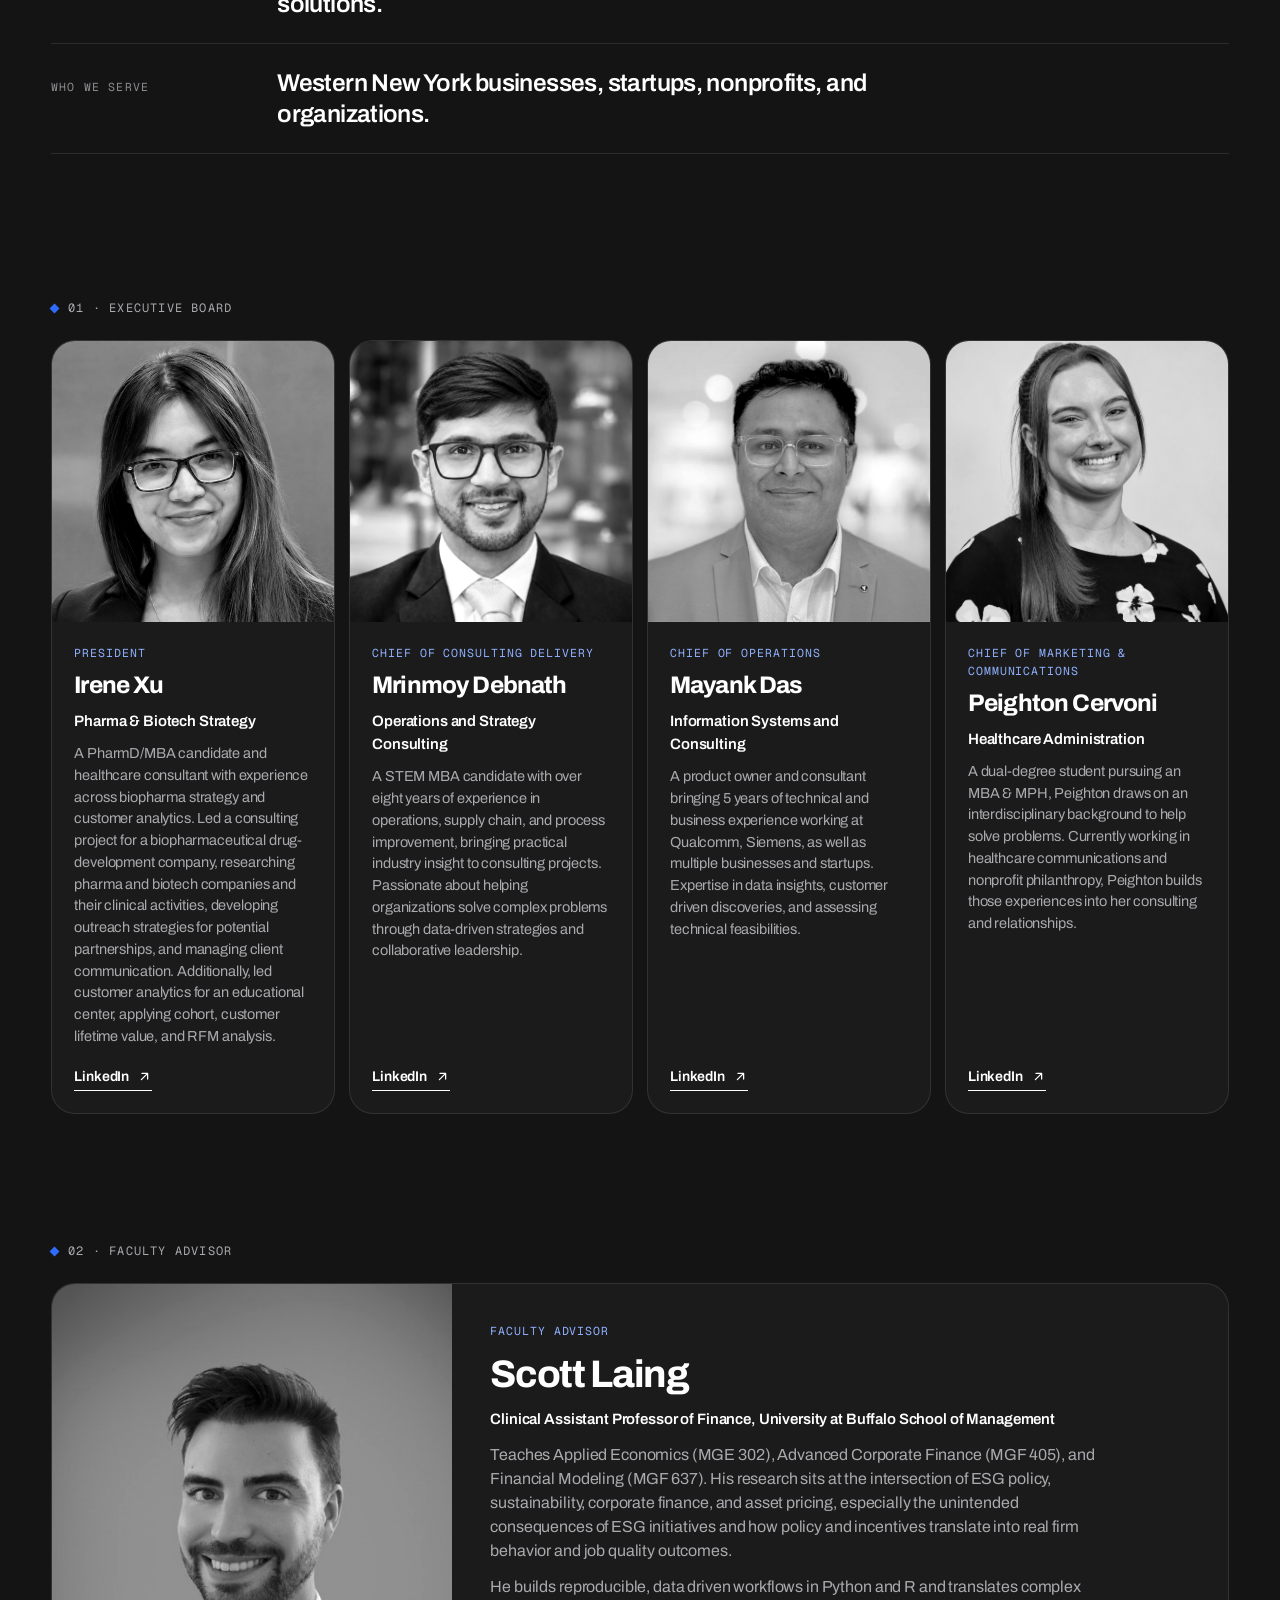
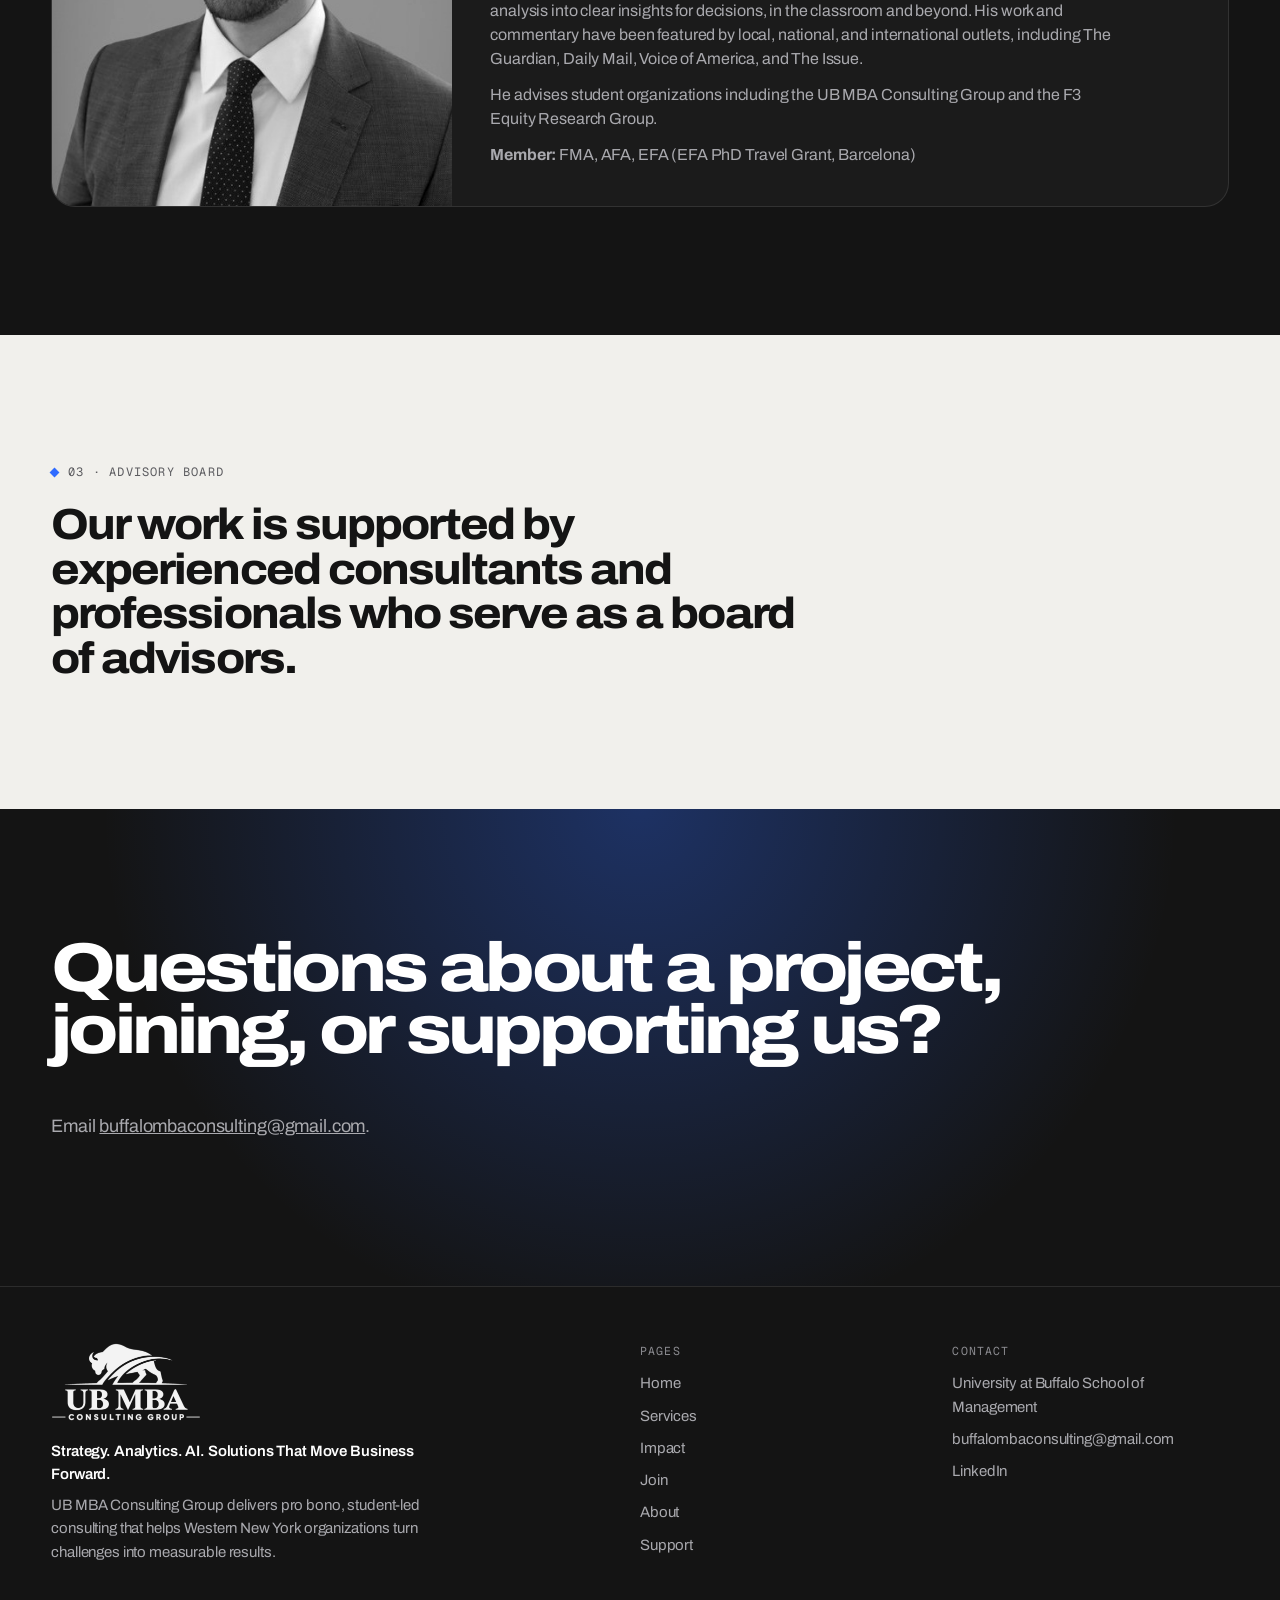
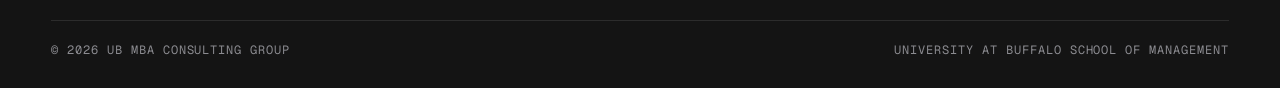
==== commit 290f33ed: "Add past client logo wall and faculty advisor Home and Impact pages show 17 client logos under Busin" ====
--- a/about.html
+++ b/about.html
@@ -6,20 +6,20 @@
 <meta name="theme-color" content="#141414">
 <title>About | UB MBA Consulting Group</title>
 <meta name="description" content="UB MBA Consulting Group is a student-led consulting organization at the University at Buffalo School of Management.">
-<link rel="icon" href="images/favicon.png">
-<link rel="apple-touch-icon" href="images/favicon.png">
+<link rel="icon" href="images/ubmcg-favicon.png">
+<link rel="apple-touch-icon" href="images/ubmcg-favicon.png">
 <link rel="preconnect" href="https://fonts.googleapis.com">
 <link rel="preconnect" href="https://fonts.gstatic.com" crossorigin>
 <link href="https://fonts.googleapis.com/css2?family=Archivo:wdth,wght@100..125,400..900&family=Geist+Mono:wght@400;500&display=swap" rel="stylesheet">
-<link rel="stylesheet" href="styles.css?v=4">
+<link rel="stylesheet" href="styles.css?v=7">
 <script>document.documentElement.classList.add("js");</script>
 </head>
 <body>
 <a class="skip" href="#main">Skip to content</a>
 <header class="nav">
   <div class="nav__bar">
-    <!-- EDIT: logo file is images/logo.png -->
-    <a class="nav__pill nav__logo" href="index.html"><img src="images/logo.png" alt="UB MBA Consulting Group" width="600" height="313"></a>
+    <!-- EDIT: logo file is images/ubmcg-logo.png -->
+    <a class="nav__pill nav__logo" href="index.html"><img src="images/ubmcg-logo.png" alt="UB MBA Consulting Group" width="600" height="313"></a>
     <nav class="nav__pill nav__links" aria-label="Main"><a href="services.html">Services</a><a href="impact.html">Impact</a><a href="join.html">Join</a><a href="about.html" aria-current="page">About</a><a href="support.html">Support</a></nav>
     <div class="nav__pill nav__actions">
       <a class="btn btn--blue btn--sm" href="submit.html">Submit a project</a>
@@ -68,8 +68,23 @@
   <div class="member__b"><p class="role">Chief of Marketing &amp; Communications</p><h3>Peighton Cervoni</h3><p class="focus">Healthcare Administration</p><p class="bio">A dual-degree student pursuing an MBA &amp; MPH, Peighton draws on an interdisciplinary background to help solve problems. Currently working in healthcare communications and nonprofit philanthropy, Peighton builds those experiences into her consulting and relationships.</p>
   <a class="textlink" href="https://www.linkedin.com/in/peighton-cervoni" target="_blank" rel="noopener">LinkedIn<svg viewBox="0 0 24 24" aria-hidden="true"><path d="M7 17L17 7M8 7h9v9"/></svg></a></div></article></div>
 </div></section>
+<section class="pad on-ink" style="padding-top:0"><div class="wrap">
+  <p class="eyebrow">02 · Faculty advisor</p>
+  <div class="team-grid team-grid--one" data-stagger><!-- EDIT: faculty advisor -->
+    <article class="member member--wide" data-pop>
+      <div class="member__ph"><img src="images/scott-laing.jpg" alt="Portrait of Scott Laing" width="600" height="600"></div>
+      <div class="member__b"><p class="role">Faculty Advisor</p><h3>Scott Laing</h3>
+        <p class="focus">Clinical Assistant Professor of Finance, University at Buffalo School of Management</p>
+        <p class="bio">Teaches Applied Economics (MGE 302), Advanced Corporate Finance (MGF 405), and Financial Modeling (MGF 637). His research sits at the intersection of ESG policy, sustainability, corporate finance, and asset pricing, especially the unintended consequences of ESG initiatives and how policy and incentives translate into real firm behavior and job quality outcomes.</p>
+        <p class="bio">He builds reproducible, data driven workflows in Python and R and translates complex analysis into clear insights for decisions, in the classroom and beyond. His work and commentary have been featured by local, national, and international outlets, including The Guardian, Daily Mail, Voice of America, and The Issue.</p>
+        <p class="bio">He advises student organizations including the UB MBA Consulting Group and the F3 Equity Research Group.</p>
+        <p class="bio"><strong>Member:</strong> FMA, AFA, EFA (EFA PhD Travel Grant, Barcelona)</p>
+      </div>
+    </article>
+  </div>
+</div></section>
 <section class="pad on-paper"><div class="wrap">
-  <p class="eyebrow">02 · Advisory Board</p>
+  <p class="eyebrow">03 · Advisory Board</p>
   <p class="statement__text" style="max-width:26ch;font-size:clamp(26px,3.4vw,48px)">Our work is supported by experienced consultants and professionals who serve as a board of advisors.</p>
 </div></section>
 <section class="closer pad closer--long"><div class="wrap">
@@ -83,7 +98,7 @@
   <div class="wrap">
     <div class="footer__grid">
       <div>
-        <img class="footer__logo" src="images/logo-white.png" alt="UB MBA Consulting Group" width="600" height="313">
+        <img class="footer__logo" src="images/ubmcg-logo-white.png" alt="UB MBA Consulting Group" width="600" height="313">
         <p class="footer__tag">Strategy. Analytics. AI. Solutions That Move Business Forward.</p>
         <p>UB MBA Consulting Group delivers pro bono, student-led consulting that helps Western New York organizations turn challenges into measurable results.</p>
       </div>
@@ -103,6 +118,6 @@
     <div class="footer__bottom mono"><p>© 2026 UB MBA Consulting Group</p><p>University at Buffalo School of Management</p></div>
   </div>
 </footer>
-<script src="script.js?v=4" defer></script>
+<script src="script.js?v=7" defer></script>
 </body>
 </html>
--- a/styles.css
+++ b/styles.css
@@ -450,3 +450,35 @@
 .client-logo img { max-height: 64px; width: auto; }
 @media (max-width: 420px) { .nav__logo { padding: 6px 12px; } .nav__logo img { height: 40px; } }
 @media (min-width: 700px) { .nav__logo { padding: 6px 20px; } .nav__logo img { height: 50px; } }
+.client-logo img[src*="cradle"] { max-height: 92px; }
+.client-logo img[src*="carengen"] { max-height: 56px; max-width: 100%; }
+
+/* ---------- Client logo wall ---------- */
+.logo-wall { display: grid; gap: 12px; grid-template-columns: repeat(2, 1fr); }
+.logo-wall .client-logo { min-height: 120px; padding: 18px 20px; transition: transform .4s var(--ease), box-shadow .4s var(--ease); }
+.logo-wall .client-logo img { max-height: 70px; max-width: 100%; width: auto; height: auto; object-fit: contain; }
+.logo-wall .client-logo img[src*="cradle"], .logo-wall .client-logo img[src*="read-it"], .logo-wall .client-logo img[src*="lake-effect"], .logo-wall .client-logo img[src*="time-capsule"], .logo-wall .client-logo img[src*="tipico"], .logo-wall .client-logo img[src*="ccny"] { max-height: 92px; }
+.logo-wall .client-logo:hover { transform: translateY(-3px); box-shadow: 0 1px 0 rgba(20,20,20,.04), 0 24px 36px -24px rgba(20,20,20,.38); }
+.js .logo-wall[data-stagger] > .client-logo { --i: 0; }
+@media (prefers-reduced-motion: no-preference) {
+  .js .logo-wall .client-logo { opacity: 0; transform: translateY(14px); transition: opacity .7s var(--ease), transform .7s var(--ease), box-shadow .4s var(--ease); transition-delay: calc(var(--i, 0) * 35ms); }
+  .js .logo-wall.is-in .client-logo { opacity: 1; transform: none; }
+  .js .logo-wall.is-in .client-logo:hover { transform: translateY(-3px); transition-delay: 0s; }
+}
+@media (min-width: 700px) { .logo-wall { grid-template-columns: repeat(3, 1fr); } .logo-wall .client-logo { min-height: 140px; } }
+@media (min-width: 1000px) { .logo-wall { grid-template-columns: repeat(5, 1fr); } }
+@media (min-width: 1000px) { .about-fac .team-grid { grid-template-columns: repeat(4, 1fr); } }
+.team-grid--one { grid-template-columns: 1fr !important; }
+.member--wide .bio { margin: 0; }
+.member--wide .member__b { gap: 12px; }
+@media (min-width: 700px) {
+  .member--wide { flex-direction: row; }
+  .member--wide .member__ph { flex: 0 0 34%; aspect-ratio: auto; min-height: 100%; }
+  .member--wide .member__b { padding: clamp(24px, 3vw, 44px); justify-content: center; }
+  .member--wide h3 { font-size: clamp(28px, 3vw, 40px); }
+  .member--wide .bio { font-size: 16px; max-width: 70ch; }
+}
+.logo-wall { display: flex; flex-wrap: wrap; justify-content: center; }
+.logo-wall .client-logo { flex: 0 0 calc((100% - 12px) / 2); }
+@media (min-width: 700px) { .logo-wall .client-logo { flex-basis: calc((100% - 24px) / 3); } }
+@media (min-width: 1000px) { .logo-wall .client-logo { flex-basis: calc((100% - 60px) / 6); min-height: 130px; } }
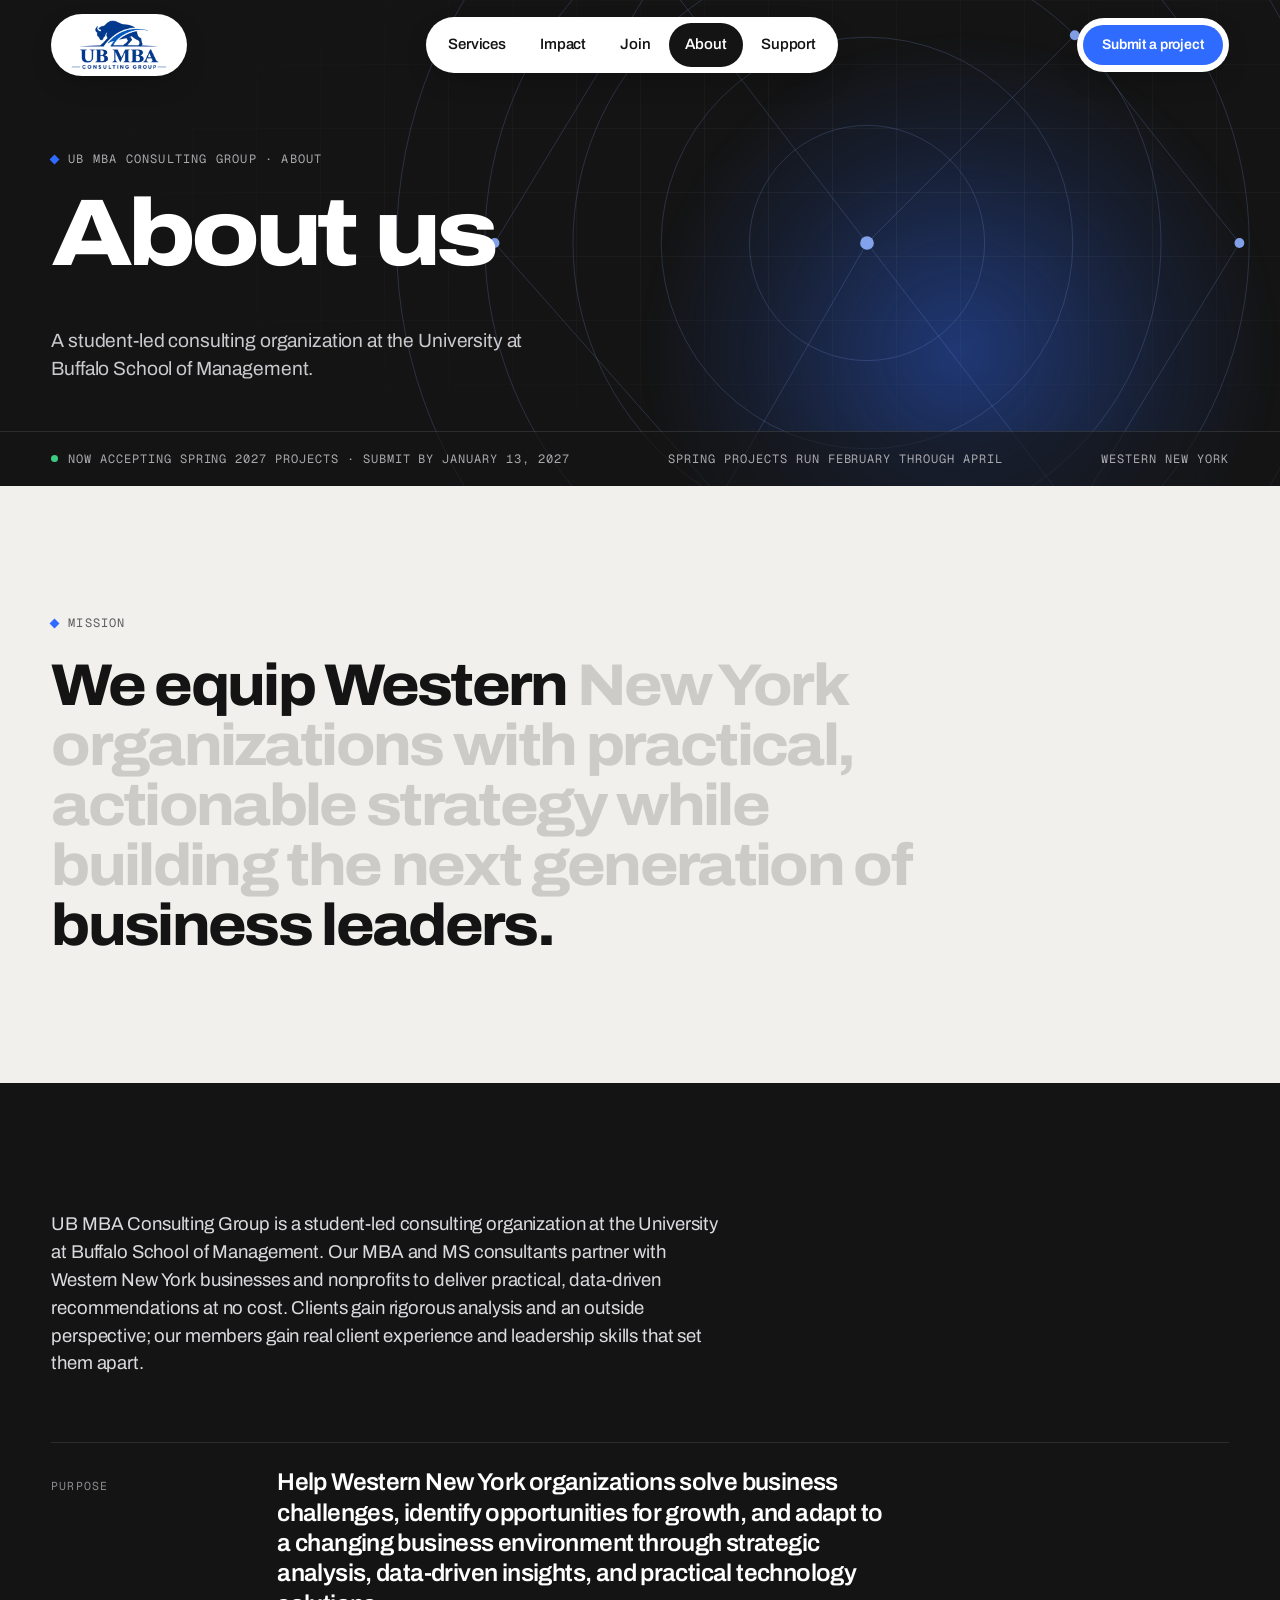
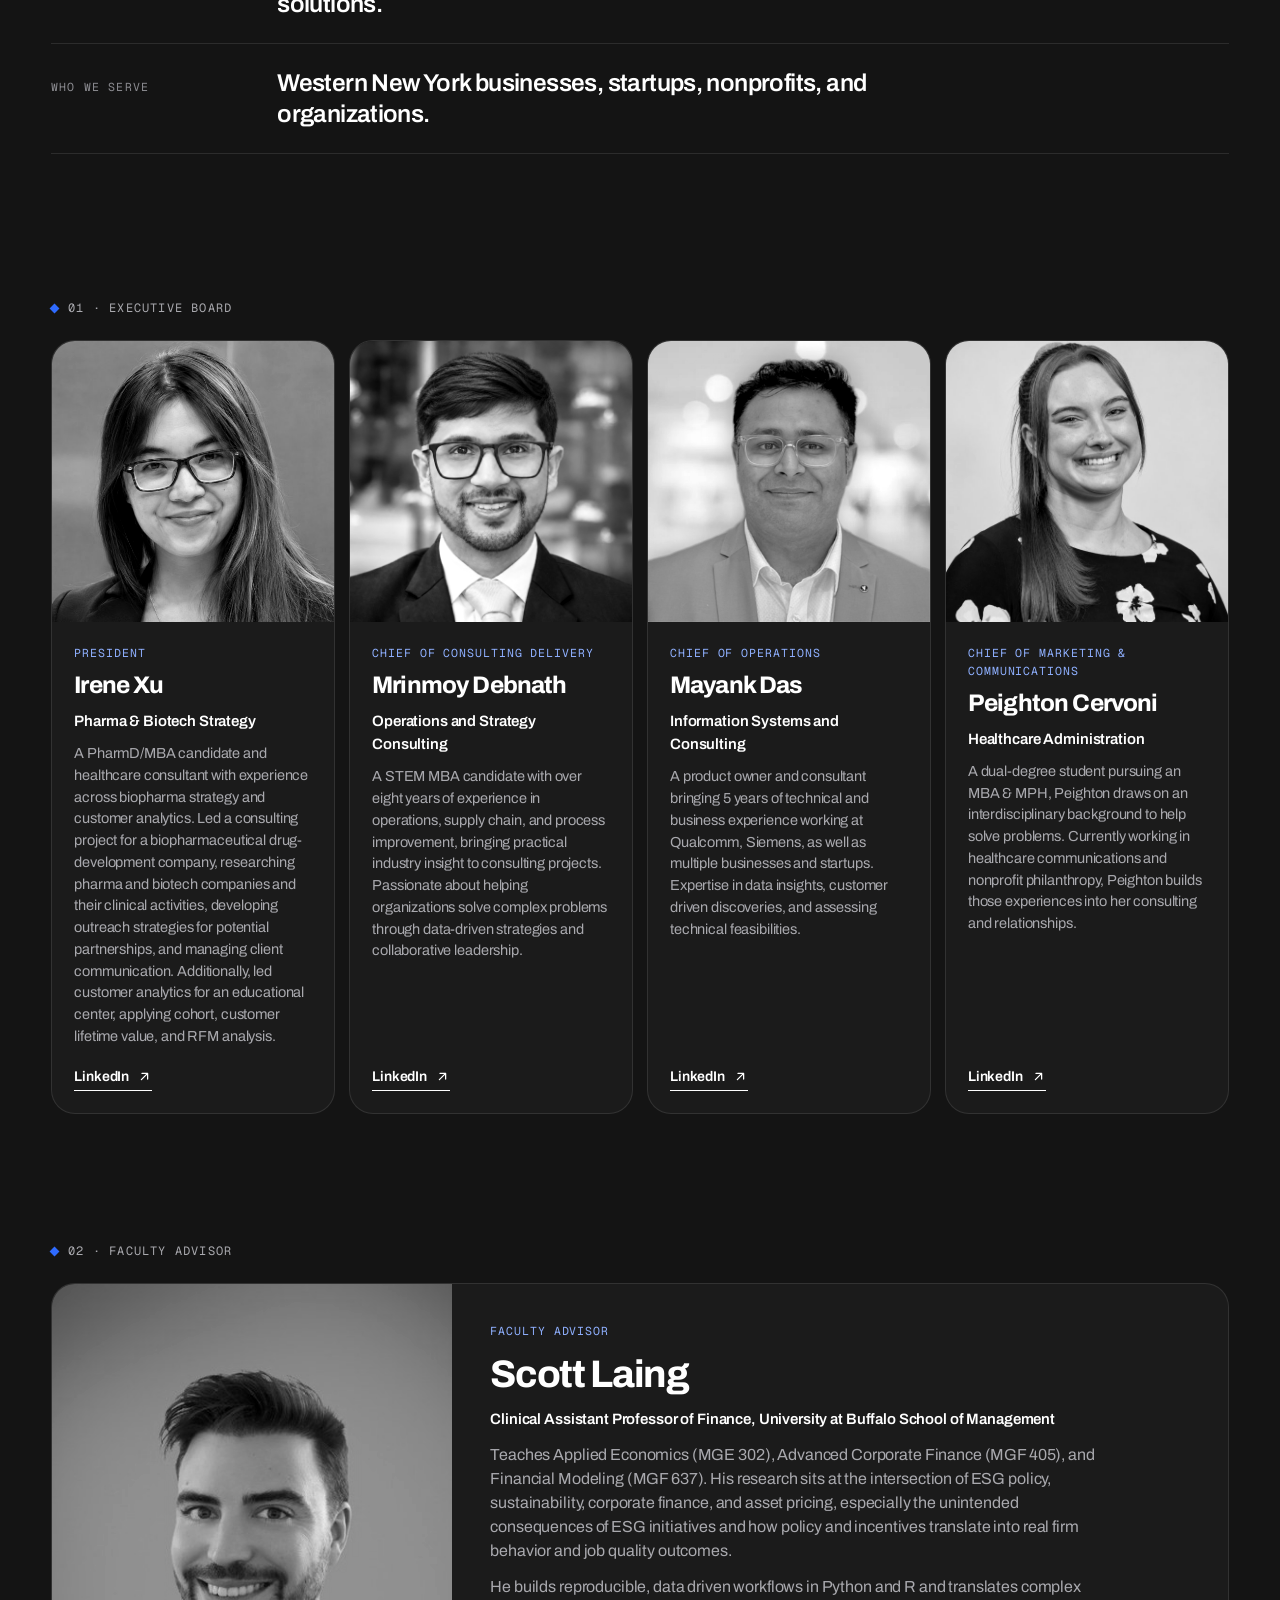
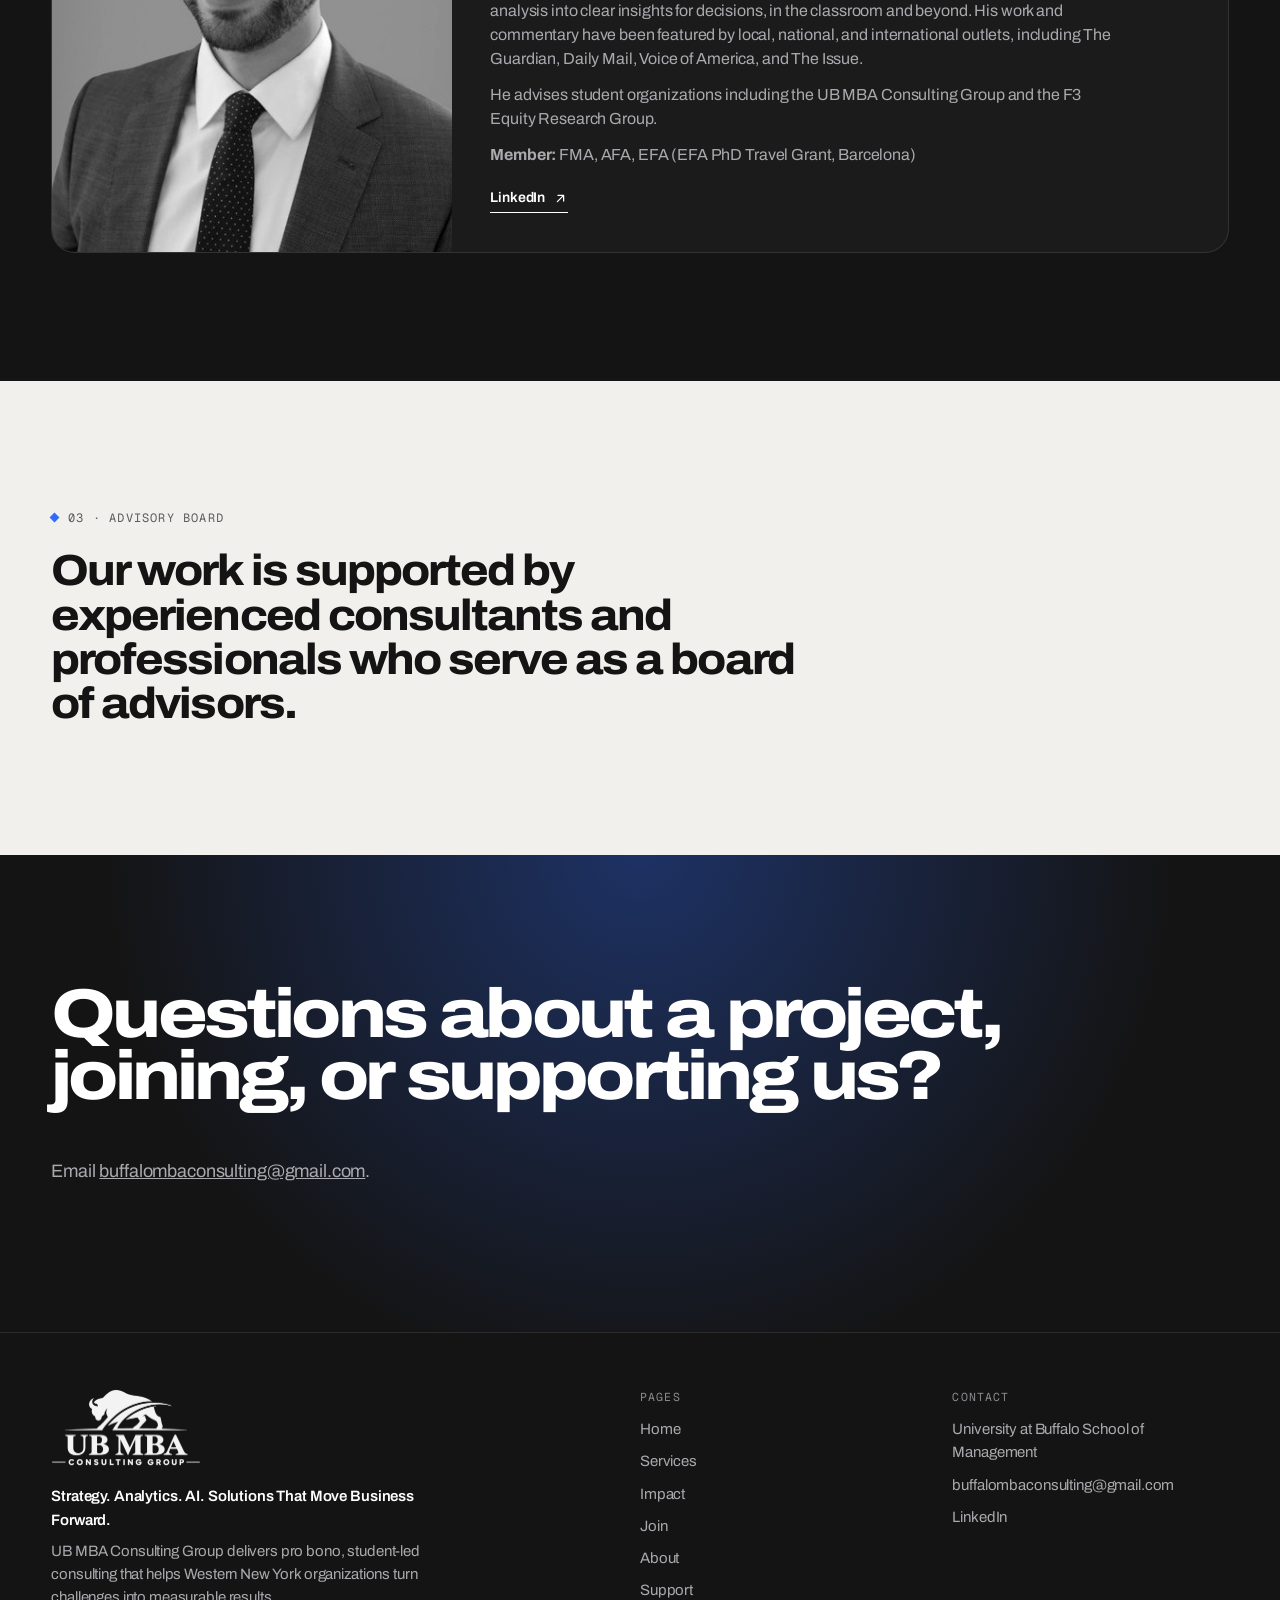
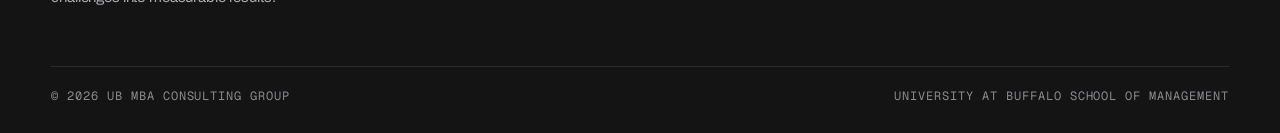
==== commit e2c06b85: "Add Scott Laing LinkedIn link Co-Authored-By: Claude Opus 5.5 <noreply@anthropic.com> Claude-Session" ====
--- a/about.html
+++ b/about.html
@@ -79,6 +79,7 @@
         <p class="bio">He builds reproducible, data driven workflows in Python and R and translates complex analysis into clear insights for decisions, in the classroom and beyond. His work and commentary have been featured by local, national, and international outlets, including The Guardian, Daily Mail, Voice of America, and The Issue.</p>
         <p class="bio">He advises student organizations including the UB MBA Consulting Group and the F3 Equity Research Group.</p>
         <p class="bio"><strong>Member:</strong> FMA, AFA, EFA (EFA PhD Travel Grant, Barcelona)</p>
+        <a class="textlink" href="https://www.linkedin.com/in/scottmlaing/" target="_blank" rel="noopener">LinkedIn<svg viewBox="0 0 24 24" aria-hidden="true"><path d="M7 17L17 7M8 7h9v9"/></svg></a>
       </div>
     </article>
   </div>
